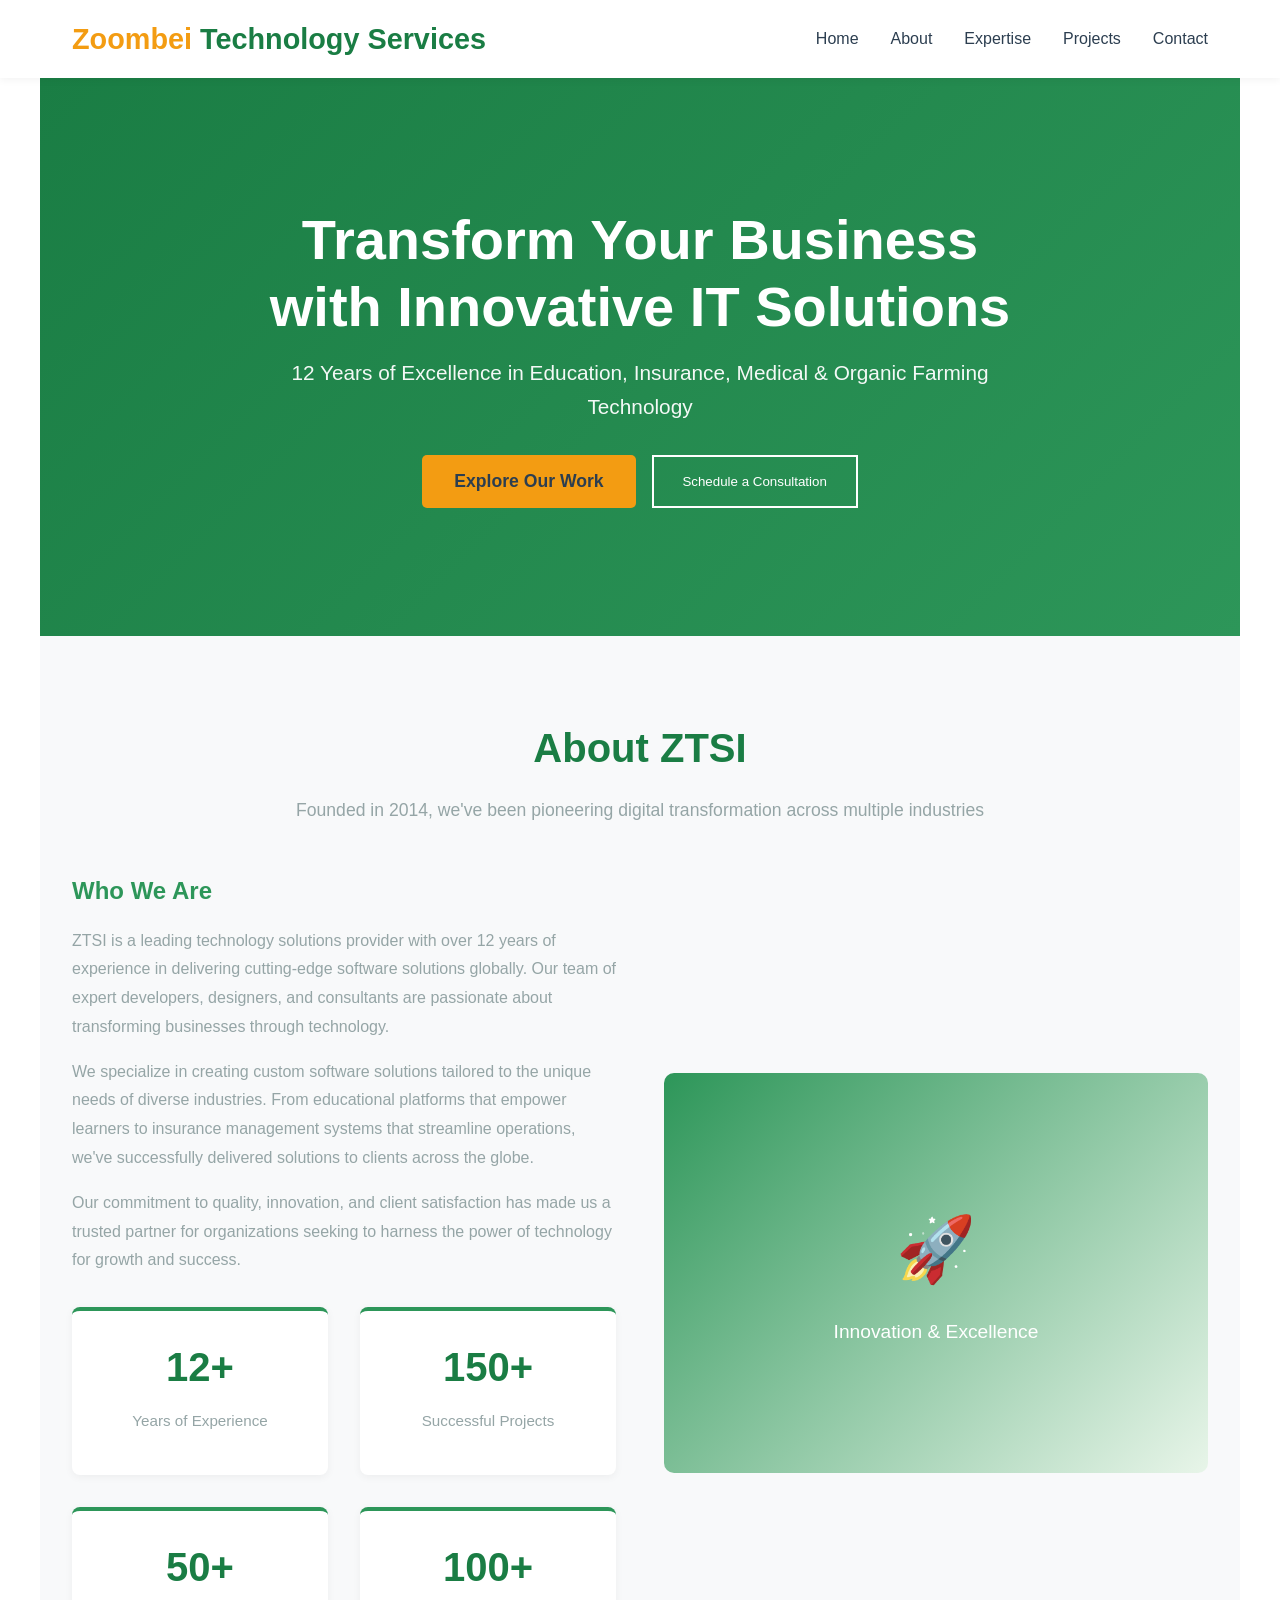
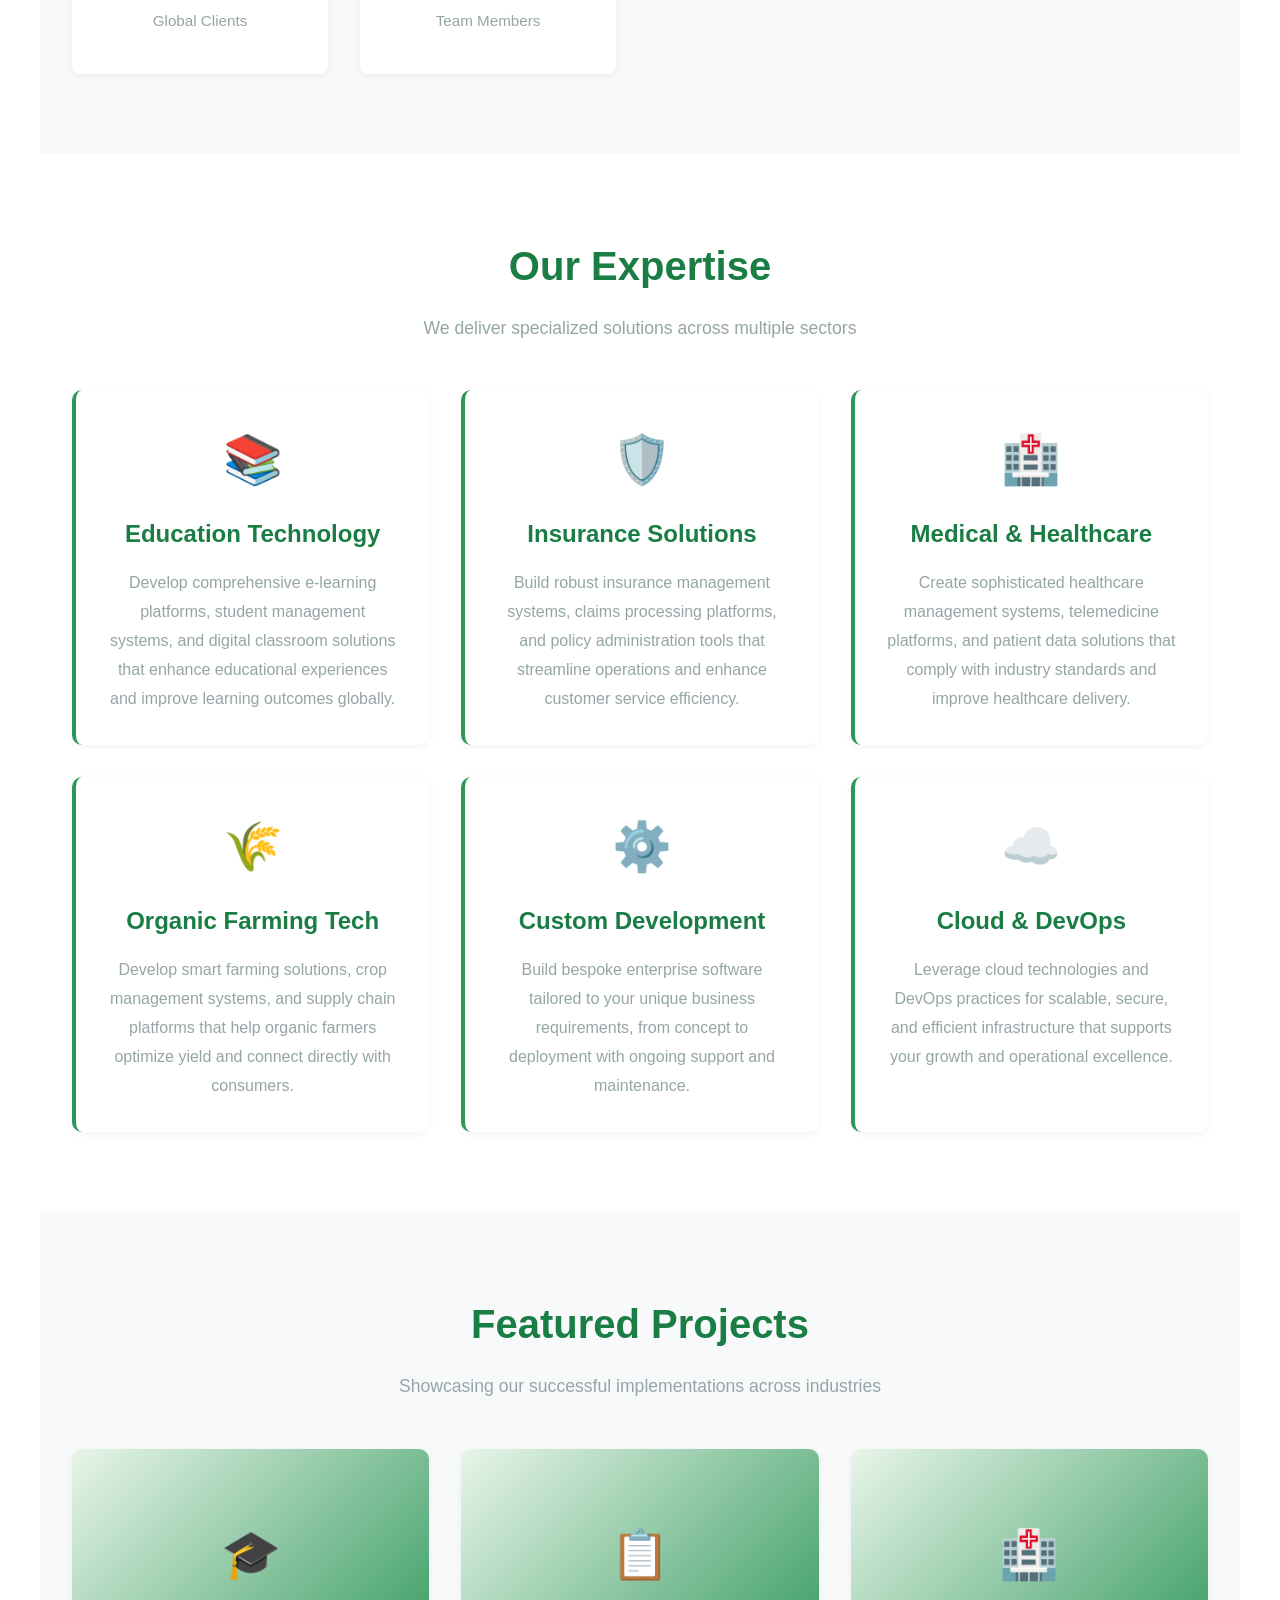
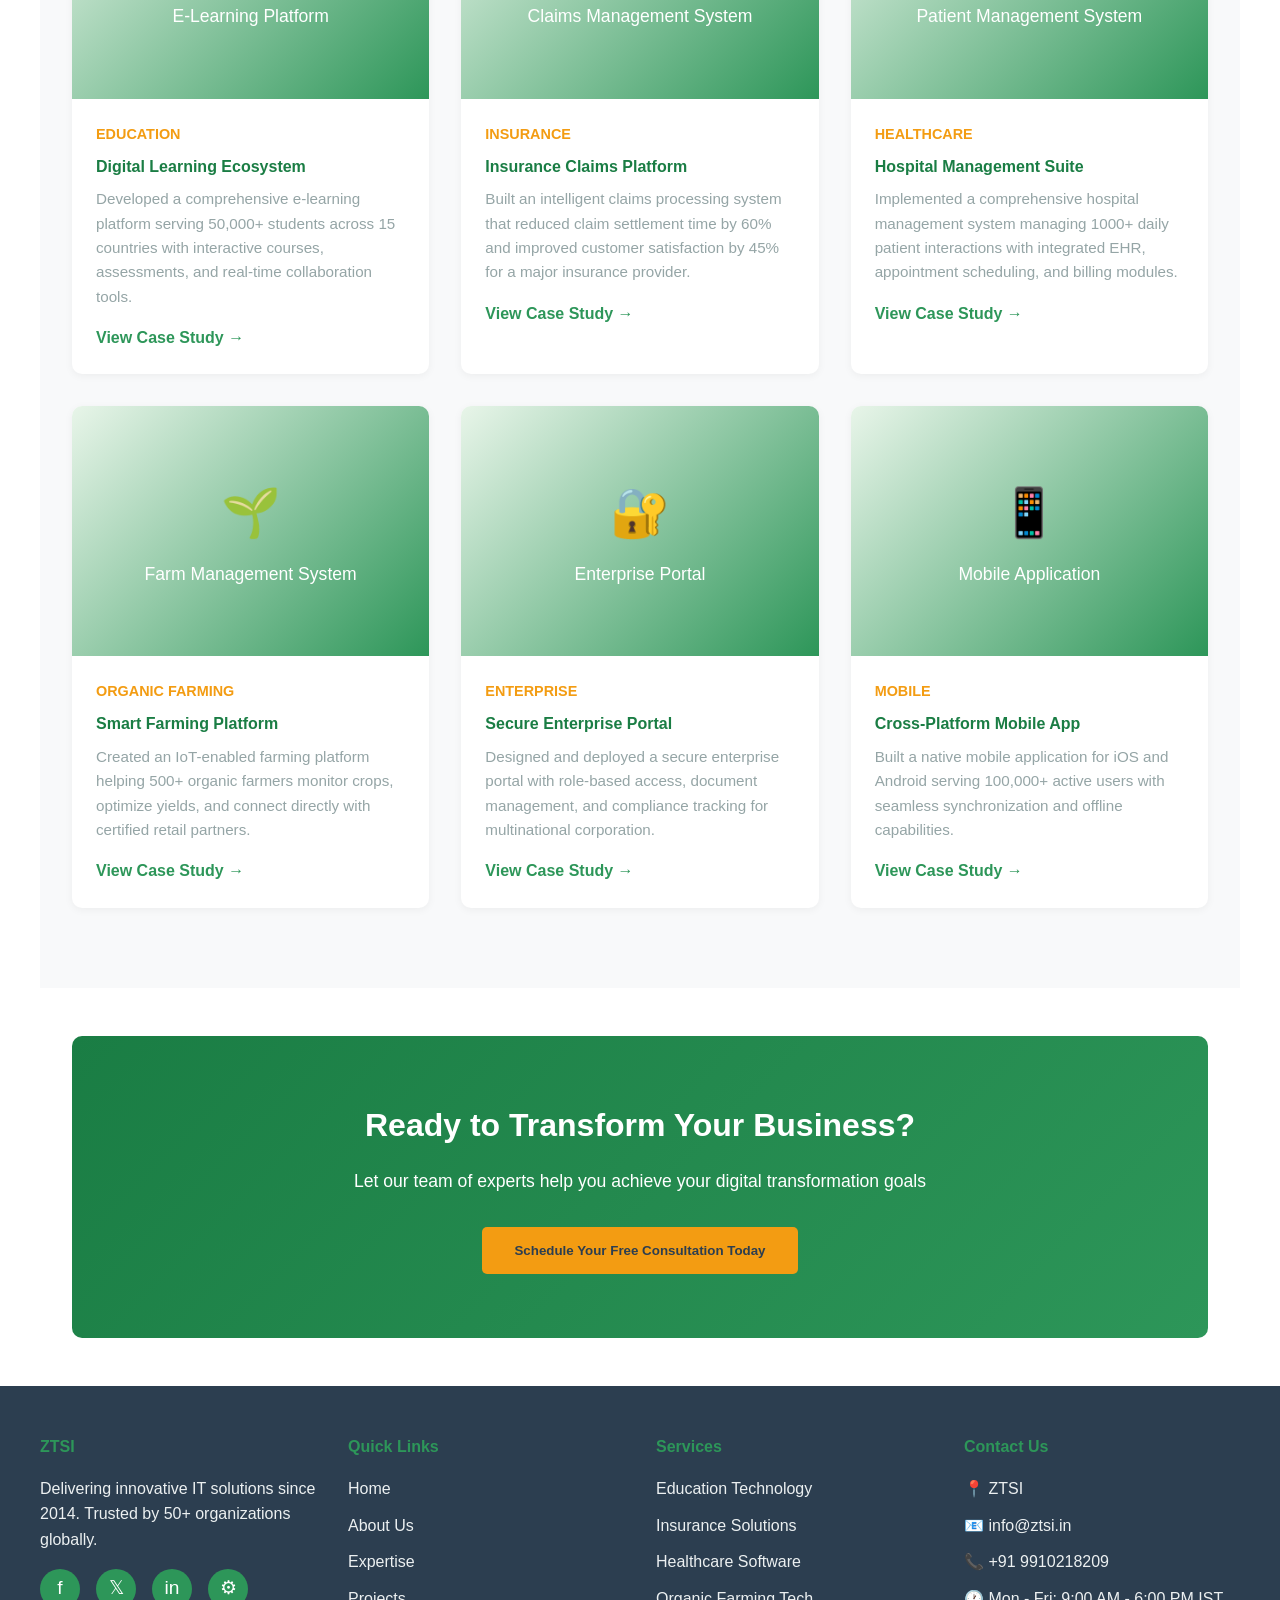
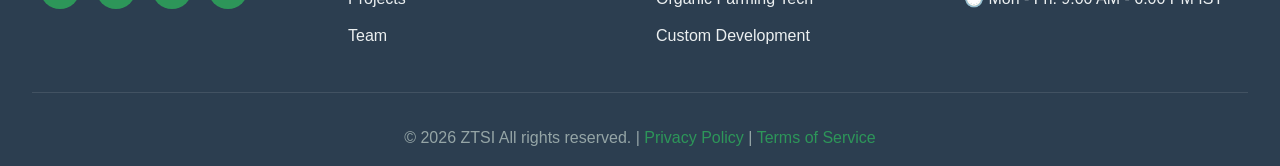
==== index.html @ a39660f0 "Updated email address" ====
<!DOCTYPE html>
<html lang="en">

<head>
  <meta charset="UTF-8">
  <meta name="viewport" content="width=device-width, initial-scale=1.0">
  <meta name="description"
    content="ZTSI - 12 years of excellence in IT solutions across Education, Insurance, Medical, and Organic Farming sectors.">
  <meta name="keywords"
    content="IT solutions, software development, education technology, insurance software, medical software">
  <title>Zoombei Technology Services India Pvt. Ltd. | Innovative IT Solutions</title>
  <link rel="stylesheet" href="assets/css/style.css">
</head>

<body>
  <!-- ===== HEADER & NAVIGATION ===== -->
  <header>
    <nav>
      <div class="logo">
        <span>Zoombei</span>Technology Services
      </div>
      <ul class="nav-links">
        <li><a href="#home">Home</a></li>
        <li><a href="#about">About</a></li>
        <li><a href="#expertise">Expertise</a></li>
        <li><a href="#projects">Projects</a></li>
        <li><a href="#contact">Contact</a></li>
      </ul>
      <button class="cta-button" style="display: none;">Get Started</button>
      <button class="mobile-menu-btn">☰</button>
    </nav>
  </header>

  <!-- ===== HERO SECTION ===== -->
  <section class="hero" id="home">
    <div class="hero-content">
      <h1>Transform Your Business with Innovative IT Solutions</h1>
      <p>12 Years of Excellence in Education, Insurance, Medical & Organic Farming Technology</p>
      <div class="hero-buttons">
        <button class="cta-button"
          onclick="document.getElementById('projects').scrollIntoView({ behavior: 'smooth' });">Explore Our
          Work</button>
        <button class="secondary-btn">Schedule a Consultation</button>
      </div>
    </div>
  </section>

  <!-- ===== ABOUT SECTION ===== -->
  <section id="about">
    <h2 class="section-title">About ZTSI</h2>
    <p class="section-subtitle">Founded in 2014, we've been pioneering digital transformation across multiple industries
    </p>

    <div class="about-content">
      <div class="about-text">
        <h3>Who We Are</h3>
        <p>ZTSI is a leading technology solutions provider with over 12 years of experience in
          delivering cutting-edge software solutions globally. Our team of expert developers, designers, and consultants
          are passionate about transforming businesses through technology.</p>

        <p>We specialize in creating custom software solutions tailored to the unique needs of diverse industries. From
          educational platforms that empower learners to insurance management systems that streamline operations, we've
          successfully delivered solutions to clients across the globe.</p>

        <p>Our commitment to quality, innovation, and client satisfaction has made us a trusted partner for
          organizations seeking to harness the power of technology for growth and success.</p>

        <div class="about-stats">
          <div class="stat-box">
            <h4>12+</h4>
            <p>Years of Experience</p>
          </div>
          <div class="stat-box">
            <h4>150+</h4>
            <p>Successful Projects</p>
          </div>
          <div class="stat-box">
            <h4>50+</h4>
            <p>Global Clients</p>
          </div>
          <div class="stat-box">
            <h4>100+</h4>
            <p>Team Members</p>
          </div>
        </div>
      </div>

      <div class="about-image">
        <div style="text-align: center;">
          <div style="font-size: 4rem; margin-bottom: 1rem;">🚀</div>
          <p>Innovation & Excellence</p>
        </div>
      </div>
    </div>
  </section>

  <!-- ===== EXPERTISE SECTION ===== -->
  <section id="expertise">
    <h2 class="section-title">Our Expertise</h2>
    <p class="section-subtitle">We deliver specialized solutions across multiple sectors</p>

    <div class="expertise-grid">
      <!-- Education -->
      <div class="expertise-card">
        <div class="icon-placeholder">📚</div>
        <h3>Education Technology</h3>
        <p>Develop comprehensive e-learning platforms, student management systems, and digital classroom solutions that
          enhance educational experiences and improve learning outcomes globally.</p>
      </div>

      <!-- Insurance -->
      <div class="expertise-card">
        <div class="icon-placeholder">🛡️</div>
        <h3>Insurance Solutions</h3>
        <p>Build robust insurance management systems, claims processing platforms, and policy administration tools that
          streamline operations and enhance customer service efficiency.</p>
      </div>

      <!-- Medical -->
      <div class="expertise-card">
        <div class="icon-placeholder">🏥</div>
        <h3>Medical & Healthcare</h3>
        <p>Create sophisticated healthcare management systems, telemedicine platforms, and patient data solutions that
          comply with industry standards and improve healthcare delivery.</p>
      </div>

      <!-- Organic Farming -->
      <div class="expertise-card">
        <div class="icon-placeholder">🌾</div>
        <h3>Organic Farming Tech</h3>
        <p>Develop smart farming solutions, crop management systems, and supply chain platforms that help organic
          farmers optimize yield and connect directly with consumers.</p>
      </div>

      <!-- Custom Development -->
      <div class="expertise-card">
        <div class="icon-placeholder">⚙️</div>
        <h3>Custom Development</h3>
        <p>Build bespoke enterprise software tailored to your unique business requirements, from concept to deployment
          with ongoing support and maintenance.</p>
      </div>

      <!-- Cloud & DevOps -->
      <div class="expertise-card">
        <div class="icon-placeholder">☁️</div>
        <h3>Cloud & DevOps</h3>
        <p>Leverage cloud technologies and DevOps practices for scalable, secure, and efficient infrastructure that
          supports your growth and operational excellence.</p>
      </div>
    </div>
  </section>

  <!-- ===== PROJECTS SECTION ===== -->
  <section id="projects">
    <h2 class="section-title">Featured Projects</h2>
    <p class="section-subtitle">Showcasing our successful implementations across industries</p>

    <div class="projects-grid">
      <!-- Project 1 -->
      <div class="project-card">
        <div class="project-image">
          <div style="text-align: center;">
            <div style="font-size: 3rem; margin-bottom: 0.5rem;">🎓</div>
            <p>E-Learning Platform</p>
          </div>
        </div>
        <div class="project-content">
          <div class="project-category">EDUCATION</div>
          <h4>Digital Learning Ecosystem</h4>
          <p class="project-description">Developed a comprehensive e-learning platform serving 50,000+ students across
            15 countries with interactive courses, assessments, and real-time collaboration tools.</p>
          <a href="#" class="project-link">View Case Study →</a>
        </div>
      </div>

      <!-- Project 2 -->
      <div class="project-card">
        <div class="project-image">
          <div style="text-align: center;">
            <div style="font-size: 3rem; margin-bottom: 0.5rem;">📋</div>
            <p>Claims Management System</p>
          </div>
        </div>
        <div class="project-content">
          <div class="project-category">INSURANCE</div>
          <h4>Insurance Claims Platform</h4>
          <p class="project-description">Built an intelligent claims processing system that reduced claim settlement
            time by 60% and improved customer satisfaction by 45% for a major insurance provider.</p>
          <a href="#" class="project-link">View Case Study →</a>
        </div>
      </div>

      <!-- Project 3 -->
      <div class="project-card">
        <div class="project-image">
          <div style="text-align: center;">
            <div style="font-size: 3rem; margin-bottom: 0.5rem;">🏥</div>
            <p>Patient Management System</p>
          </div>
        </div>
        <div class="project-content">
          <div class="project-category">HEALTHCARE</div>
          <h4>Hospital Management Suite</h4>
          <p class="project-description">Implemented a comprehensive hospital management system managing 1000+ daily
            patient interactions with integrated EHR, appointment scheduling, and billing modules.</p>
          <a href="#" class="project-link">View Case Study →</a>
        </div>
      </div>

      <!-- Project 4 -->
      <div class="project-card">
        <div class="project-image">
          <div style="text-align: center;">
            <div style="font-size: 3rem; margin-bottom: 0.5rem;">🌱</div>
            <p>Farm Management System</p>
          </div>
        </div>
        <div class="project-content">
          <div class="project-category">ORGANIC FARMING</div>
          <h4>Smart Farming Platform</h4>
          <p class="project-description">Created an IoT-enabled farming platform helping 500+ organic farmers monitor
            crops, optimize yields, and connect directly with certified retail partners.</p>
          <a href="#" class="project-link">View Case Study →</a>
        </div>
      </div>

      <!-- Project 5 -->
      <div class="project-card">
        <div class="project-image">
          <div style="text-align: center;">
            <div style="font-size: 3rem; margin-bottom: 0.5rem;">🔐</div>
            <p>Enterprise Portal</p>
          </div>
        </div>
        <div class="project-content">
          <div class="project-category">ENTERPRISE</div>
          <h4>Secure Enterprise Portal</h4>
          <p class="project-description">Designed and deployed a secure enterprise portal with role-based access,
            document management, and compliance tracking for multinational corporation.</p>
          <a href="#" class="project-link">View Case Study →</a>
        </div>
      </div>

      <!-- Project 6 -->
      <div class="project-card">
        <div class="project-image">
          <div style="text-align: center;">
            <div style="font-size: 3rem; margin-bottom: 0.5rem;">📱</div>
            <p>Mobile Application</p>
          </div>
        </div>
        <div class="project-content">
          <div class="project-category">MOBILE</div>
          <h4>Cross-Platform Mobile App</h4>
          <p class="project-description">Built a native mobile application for iOS and Android serving 100,000+ active
            users with seamless synchronization and offline capabilities.</p>
          <a href="#" class="project-link">View Case Study →</a>
        </div>
      </div>
    </div>
  </section>

  <!-- ===== CTA SECTION ===== -->
  <div class="container">
    <section class="cta-section">
      <h2>Ready to Transform Your Business?</h2>
      <p>Let our team of experts help you achieve your digital transformation goals</p>
      <button class="cta-button">Schedule Your Free Consultation Today</button>
    </section>
  </div>



  <!-- ===== FOOTER ===== -->
  <footer>
    <div class="footer-content">
      <!-- Company Info -->
      <div class="footer-section">
        <h4>ZTSI</h4>
        <p style="color: #ecf0f1; margin-bottom: 1rem;">Delivering innovative IT solutions since 2014. Trusted by 50+
          organizations globally.</p>
        <div class="social-links">
          <a href="#" title="Facebook">f</a>
          <a href="#" title="Twitter">𝕏</a>
          <a href="#" title="LinkedIn">in</a>
          <a href="#" title="GitHub">⚙</a>
        </div>
      </div>

      <!-- Quick Links -->
      <div class="footer-section">
        <h4>Quick Links</h4>
        <ul>
          <li><a href="#home">Home</a></li>
          <li><a href="#about">About Us</a></li>
          <li><a href="#expertise">Expertise</a></li>
          <li><a href="#projects">Projects</a></li>
          <li><a href="#team">Team</a></li>
        </ul>
      </div>

      <!-- Services -->
      <div class="footer-section">
        <h4>Services</h4>
        <ul>
          <li><a href="#">Education Technology</a></li>
          <li><a href="#">Insurance Solutions</a></li>
          <li><a href="#">Healthcare Software</a></li>
          <li><a href="#">Organic Farming Tech</a></li>
          <li><a href="#">Custom Development</a></li>
        </ul>
      </div>

      <!-- Contact Info -->
      <div class="footer-section footer-contact" id="contact">
        <h4>Contact Us</h4>
        <p>📍 ZTSI</p>
        <p>📧 info@ztsi.in</p>
        <p>📞 +91 9910218209</p>
        <p>🕐 Mon - Fri: 9:00 AM - 6:00 PM IST</p>
      </div>
    </div>

    <div class="footer-bottom">
      <p>&copy; 2026 ZTSI All rights reserved. | <a href="#">Privacy Policy</a> | <a href="#">Terms of
          Service</a></p>
    </div>
  </footer>

  <!-- ===== CONTACT MODAL ===== -->
  <div id="contact-modal" class="modal">
    <div class="modal-content">
      <span class="close-modal">&times;</span>
      <h2>Schedule a Consultation</h2>
      <p>Fill out the form below and our team will get back to you.</p>
      <form action="mailto:info@ztsi.in" method="POST" enctype="text/plain" id="consultation-form">
        <div class="form-group">
          <label for="name">Full Name</label>
          <input type="text" id="name" name="Name" required>
        </div>
        <div class="form-group">
          <label for="email">Email Address</label>
          <input type="email" id="email" name="Email" required>
        </div>
        <div class="form-group">
          <label for="phone">Phone Number</label>
          <input type="tel" id="phone" name="Phone">
        </div>
        <div class="form-group">
          <label for="company">Company</label>
          <input type="text" id="company" name="Company">
        </div>
        <div class="form-group">
          <label for="message">Message/Requirements</label>
          <textarea id="message" name="Message" rows="4" required></textarea>
        </div>
        <button type="submit" class="cta-button" style="width: 100%;">Submit Request</button>
      </form>
    </div>
  </div>

  <script src="assets/js/script.js"></script>
</body>

</html>
---- assets/css/style.css ----
/* ===================================
   ZTSI - Main Stylesheet
   Color Palette: Green, White, Dark Gray
   =================================== */

:root {
  --primary-green: #2d9659;
  --dark-green: #1a7d44;
  --light-green: #e8f5e9;
  --accent-gold: #f39c12;
  --dark-text: #2c3e50;
  --light-text: #ecf0f1;
  --white: #ffffff;
  --gray: #95a5a6;
  --light-gray: #f8f9fa;
  --shadow: 0 4px 15px rgba(0, 0, 0, 0.1);
  --shadow-light: 0 2px 8px rgba(0, 0, 0, 0.05);
}

/* ===== RESET & BASE STYLES ===== */
* {
  margin: 0;
  padding: 0;
  box-sizing: border-box;
}

html {
  scroll-behavior: smooth;
}

body {
  font-family: 'Segoe UI', Tahoma, Geneva, Verdana, sans-serif;
  line-height: 1.6;
  color: var(--dark-text);
  background-color: var(--white);
  overflow-x: hidden;
}

a {
  text-decoration: none;
  color: var(--primary-green);
  transition: color 0.3s ease;
}

a:hover {
  color: var(--dark-green);
}

button {
  cursor: pointer;
  border: none;
  font-family: inherit;
  transition: all 0.3s ease;
}

/* ===== HEADER & NAVIGATION ===== */
header {
  background: var(--white);
  box-shadow: var(--shadow-light);
  position: sticky;
  top: 0;
  z-index: 1000;
}

nav {
  max-width: 1200px;
  margin: 0 auto;
  padding: 1rem 2rem;
  display: flex;
  justify-content: space-between;
  align-items: center;
}

.logo {
  font-size: 1.8rem;
  font-weight: 700;
  color: var(--dark-green);
  display: flex;
  align-items: center;
  gap: 0.5rem;
}

.logo span {
  color: var(--accent-gold);
}

.nav-links {
  display: flex;
  list-style: none;
  gap: 2rem;
}

.nav-links a {
  color: var(--dark-text);
  font-weight: 500;
  position: relative;
  padding-bottom: 0.5rem;
}

.nav-links a::after {
  content: '';
  position: absolute;
  bottom: 0;
  left: 0;
  width: 0;
  height: 2px;
  background: var(--primary-green);
  transition: width 0.3s ease;
}

.nav-links a:hover::after {
  width: 100%;
}

.cta-button {
  background: var(--primary-green);
  color: var(--white);
  padding: 0.75rem 1.5rem;
  border-radius: 5px;
  font-weight: 600;
}

.cta-button:hover {
  background: var(--dark-green);
  transform: translateY(-2px);
  box-shadow: var(--shadow);
}

.mobile-menu-btn {
  display: none;
  background: none;
  font-size: 1.5rem;
  color: var(--dark-green);
}

/* ===== HERO SECTION ===== */
.hero {
  background: linear-gradient(135deg, var(--dark-green) 0%, var(--primary-green) 100%);
  color: var(--white);
  padding: 8rem 2rem;
  text-align: center;
  position: relative;
  overflow: hidden;
}

.hero::before {
  content: '';
  position: absolute;
  top: -50%;
  right: -50%;
  width: 500px;
  height: 500px;
  background: rgba(255, 255, 255, 0.05);
  border-radius: 50%;
}

.hero-content {
  position: relative;
  z-index: 1;
  max-width: 800px;
  margin: 0 auto;
}

.hero h1 {
  font-size: 3.5rem;
  margin-bottom: 1rem;
  font-weight: 700;
  line-height: 1.2;
}

.hero p {
  font-size: 1.3rem;
  margin-bottom: 2rem;
  opacity: 0.95;
}

.hero-buttons {
  display: flex;
  gap: 1rem;
  justify-content: center;
  flex-wrap: wrap;
}

.hero-buttons .cta-button {
  background: var(--accent-gold);
  color: var(--dark-text);
  padding: 1rem 2rem;
  font-size: 1.1rem;
}

.hero-buttons .cta-button:hover {
  background: #e67e22;
}

.hero-buttons .secondary-btn {
  background: transparent;
  color: var(--white);
  border: 2px solid var(--white);
  padding: 0.8rem 1.8rem;
}

.hero-buttons .secondary-btn:hover {
  background: var(--white);
  color: var(--primary-green);
}

/* ===== SECTIONS ===== */
section {
  padding: 5rem 2rem;
  max-width: 1200px;
  margin: 0 auto;
}

.section-title {
  font-size: 2.5rem;
  color: var(--dark-green);
  margin-bottom: 1rem;
  text-align: center;
}

.section-subtitle {
  font-size: 1.1rem;
  color: var(--gray);
  margin-bottom: 3rem;
  text-align: center;
}

/* ===== ABOUT SECTION ===== */
#about {
  background: var(--light-gray);
}

.about-content {
  display: grid;
  grid-template-columns: 1fr 1fr;
  gap: 3rem;
  align-items: center;
}

.about-text h3 {
  color: var(--primary-green);
  font-size: 1.5rem;
  margin-bottom: 1rem;
}

.about-text p {
  margin-bottom: 1rem;
  line-height: 1.8;
  color: var(--gray);
}

.about-stats {
  display: grid;
  grid-template-columns: repeat(2, 1fr);
  gap: 2rem;
  margin-top: 2rem;
}

.stat-box {
  background: var(--white);
  padding: 1.5rem;
  border-radius: 8px;
  text-align: center;
  box-shadow: var(--shadow-light);
  border-top: 4px solid var(--primary-green);
}

.stat-box h4 {
  font-size: 2.5rem;
  color: var(--dark-green);
  margin-bottom: 0.5rem;
}

.stat-box p {
  color: var(--gray);
  font-size: 0.95rem;
}

.about-image {
  background: linear-gradient(135deg, var(--primary-green), var(--light-green));
  border-radius: 10px;
  min-height: 400px;
  display: flex;
  align-items: center;
  justify-content: center;
  font-size: 1.2rem;
  color: var(--white);
}

/* ===== EXPERTISE/SERVICES SECTION ===== */
.expertise-grid {
  display: grid;
  grid-template-columns: repeat(auto-fit, minmax(280px, 1fr));
  gap: 2rem;
}

.expertise-card {
  background: var(--white);
  padding: 2rem;
  border-radius: 10px;
  box-shadow: var(--shadow-light);
  border-left: 4px solid var(--primary-green);
  transition: all 0.3s ease;
  text-align: center;
}

.expertise-card:hover {
  transform: translateY(-10px);
  box-shadow: var(--shadow);
  border-left-color: var(--accent-gold);
}

.expertise-card h3 {
  color: var(--dark-green);
  margin-bottom: 1rem;
  font-size: 1.5rem;
}

.expertise-card p {
  color: var(--gray);
  line-height: 1.8;
}

.icon-placeholder {
  font-size: 3rem;
  margin-bottom: 1rem;
}

/* ===== PROJECTS/PORTFOLIO SECTION ===== */
#projects {
  background: var(--light-gray);
}

.projects-grid {
  display: grid;
  grid-template-columns: repeat(auto-fit, minmax(300px, 1fr));
  gap: 2rem;
}

.project-card {
  background: var(--white);
  border-radius: 10px;
  overflow: hidden;
  box-shadow: var(--shadow-light);
  transition: all 0.3s ease;
}

.project-card:hover {
  transform: translateY(-8px);
  box-shadow: var(--shadow);
}

.project-image {
  width: 100%;
  height: 250px;
  background: linear-gradient(135deg, var(--light-green), var(--primary-green));
  display: flex;
  align-items: center;
  justify-content: center;
  color: var(--white);
  font-size: 1.1rem;
}

.project-content {
  padding: 1.5rem;
}

.project-content h4 {
  color: var(--dark-green);
  margin-bottom: 0.5rem;
}

.project-category {
  color: var(--accent-gold);
  font-size: 0.9rem;
  font-weight: 600;
  margin-bottom: 0.5rem;
}

.project-description {
  color: var(--gray);
  font-size: 0.95rem;
  margin-bottom: 1rem;
}

.project-link {
  color: var(--primary-green);
  font-weight: 600;
  display: inline-flex;
  align-items: center;
  gap: 0.5rem;
}

/* ===== TEAM SECTION ===== */
.team-grid {
  display: grid;
  grid-template-columns: repeat(auto-fit, minmax(250px, 1fr));
  gap: 2rem;
}

.team-member {
  background: var(--white);
  border-radius: 10px;
  overflow: hidden;
  box-shadow: var(--shadow-light);
  text-align: center;
  transition: all 0.3s ease;
}

.team-member:hover {
  box-shadow: var(--shadow);
  transform: translateY(-5px);
}

.member-image {
  width: 100%;
  height: 300px;
  background: linear-gradient(135deg, var(--primary-green), var(--light-green));
  display: flex;
  align-items: center;
  justify-content: center;
  color: var(--white);
  font-size: 3rem;
}

.member-info {
  padding: 1.5rem;
}

.member-info h4 {
  color: var(--dark-green);
  margin-bottom: 0.3rem;
}

.member-role {
  color: var(--primary-green);
  font-size: 0.9rem;
  margin-bottom: 1rem;
}

.member-bio {
  color: var(--gray);
  font-size: 0.95rem;
  line-height: 1.6;
}

/* ===== CTA SECTION ===== */
.cta-section {
  background: linear-gradient(135deg, var(--dark-green) 0%, var(--primary-green) 100%);
  color: var(--white);
  text-align: center;
  padding: 4rem 2rem;
  border-radius: 10px;
  margin: 3rem auto;
}

.cta-section h2 {
  font-size: 2rem;
  margin-bottom: 1rem;
}

.cta-section p {
  font-size: 1.1rem;
  margin-bottom: 2rem;
}

.cta-section .cta-button {
  background: var(--accent-gold);
  color: var(--dark-text);
  padding: 1rem 2rem;
}

/* ===== FOOTER ===== */
footer {
  background: var(--dark-text);
  color: var(--white);
  padding: 3rem 2rem 1rem;
}

.footer-content {
  max-width: 1200px;
  margin: 0 auto;
  display: grid;
  grid-template-columns: repeat(auto-fit, minmax(250px, 1fr));
  gap: 2rem;
  margin-bottom: 2rem;
}

.footer-section h4 {
  color: var(--primary-green);
  margin-bottom: 1rem;
}

.footer-section ul {
  list-style: none;
}

.footer-section ul li {
  margin-bottom: 0.7rem;
}

.footer-section a {
  color: var(--light-text);
}

.footer-section a:hover {
  color: var(--primary-green);
}

.footer-contact p {
  margin-bottom: 0.7rem;
  color: var(--light-text);
}

.social-links {
  display: flex;
  gap: 1rem;
  margin-top: 1rem;
}

.social-links a {
  display: inline-flex;
  align-items: center;
  justify-content: center;
  width: 40px;
  height: 40px;
  background: var(--primary-green);
  border-radius: 50%;
  color: var(--white);
  font-size: 1.2rem;
}

.social-links a:hover {
  background: var(--accent-gold);
  color: var(--dark-text);
}

.footer-bottom {
  border-top: 1px solid rgba(255, 255, 255, 0.1);
  padding-top: 2rem;
  text-align: center;
  color: var(--gray);
}

/* ===== RESPONSIVE DESIGN ===== */
@media (max-width: 768px) {
  .nav-links {
    display: none;
  }

  .mobile-menu-btn {
    display: block;
  }

  .hero h1 {
    font-size: 2.2rem;
  }

  .hero p {
    font-size: 1.1rem;
  }

  .about-content {
    grid-template-columns: 1fr;
  }

  .about-stats {
    grid-template-columns: 1fr;
  }

  .hero-buttons {
    flex-direction: column;
    gap: 1rem;
  }

  .hero-buttons button {
    width: 100%;
  }

  section {
    padding: 3rem 1rem;
  }

  .section-title {
    font-size: 2rem;
  }
}

@media (max-width: 480px) {
  nav {
    padding: 1rem;
  }

  .logo {
    font-size: 1.4rem;
  }

  .hero {
    padding: 4rem 1rem;
  }

  .hero h1 {
    font-size: 1.8rem;
  }

  .section-title {
    font-size: 1.8rem;
  }

  .expertise-grid,
  .projects-grid,
  .team-grid {
    grid-template-columns: 1fr;
  }
}

/* ===== ANIMATIONS ===== */
@keyframes fadeInUp {
  from {
    opacity: 0;
    transform: translateY(30px);
  }
  to {
    opacity: 1;
    transform: translateY(0);
  }
}

.fade-in {
  animation: fadeInUp 0.6s ease-out;
}

/* ===== UTILITY CLASSES ===== */
.container {
  max-width: 1200px;
  margin: 0 auto;
  padding: 0 2rem;
}

.text-center {
  text-align: center;
}

.mt-3 {
  margin-top: 3rem;
}

.mb-3 {
  margin-bottom: 3rem;
}

/* ===== CONTACT MODAL ===== */
.modal { display: none; position: fixed; z-index: 1000; left: 0; top: 0; width: 100%; height: 100%; overflow: auto; background-color: rgba(0,0,0,0.6); backdrop-filter: blur(5px); }
.modal-content { background-color: var(--white); margin: 5% auto; padding: 30px; border-radius: 12px; width: 90%; max-width: 500px; box-shadow: 0 10px 30px rgba(0,0,0,0.2); position: relative; animation: modalFadeIn 0.3s; }
@keyframes modalFadeIn { from {opacity: 0; transform: translateY(-20px);} to {opacity: 1; transform: translateY(0);} }
.close-modal { color: var(--gray); float: right; font-size: 28px; font-weight: bold; cursor: pointer; line-height: 1; margin-top: -10px; }
.close-modal:hover { color: var(--dark-text); }
.modal-content h2 { margin-bottom: 10px; color: var(--dark-text); }
.modal-content p { margin-bottom: 20px; color: var(--gray); font-size: 0.9rem; }
.form-group { margin-bottom: 15px; }
.form-group label { display: block; margin-bottom: 5px; font-weight: 500; font-size: 0.9rem; color: var(--dark-text); }
.form-group input, .form-group textarea { width: 100%; padding: 10px 15px; border: 1px solid #ddd; border-radius: 6px; font-family: inherit; font-size: 1rem; transition: border-color 0.3s; }
.form-group input:focus, .form-group textarea:focus { outline: none; border-color: var(--primary-green); box-shadow: 0 0 0 2px rgba(45,150,89,0.2); }
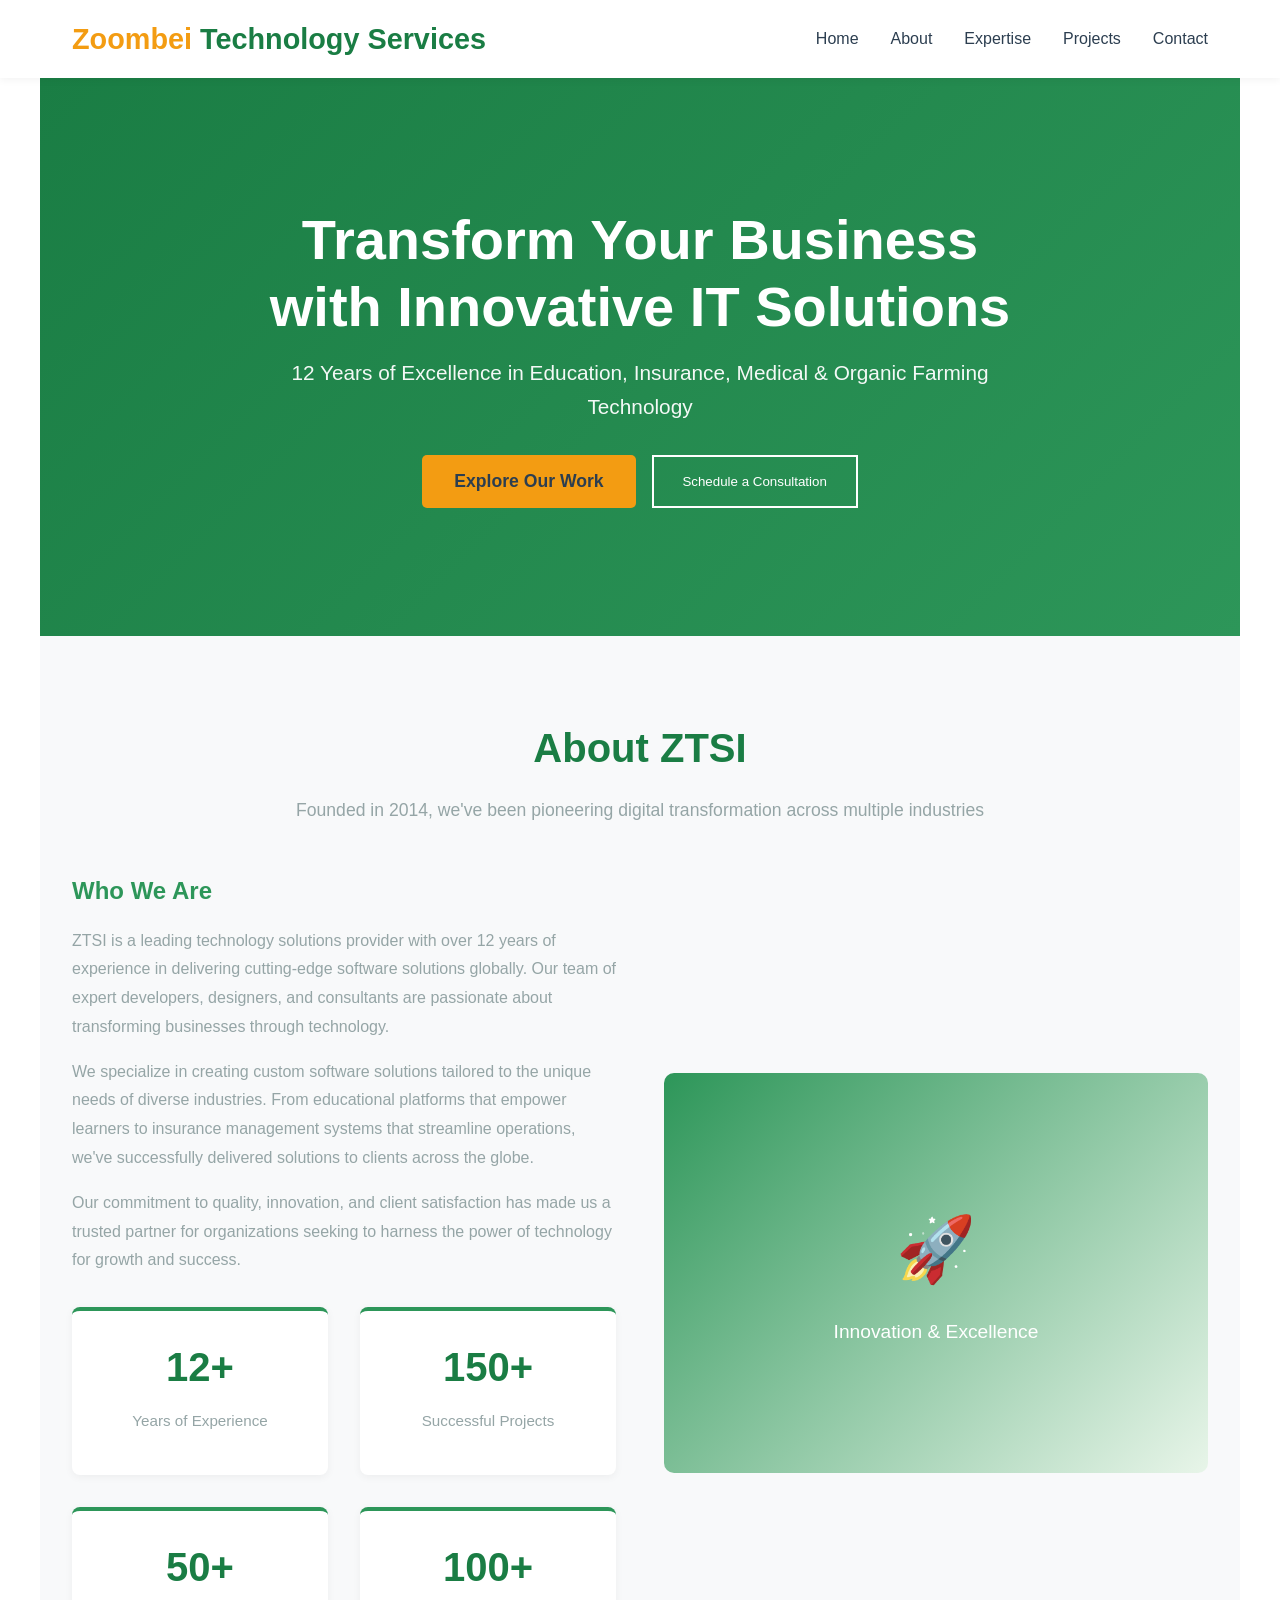
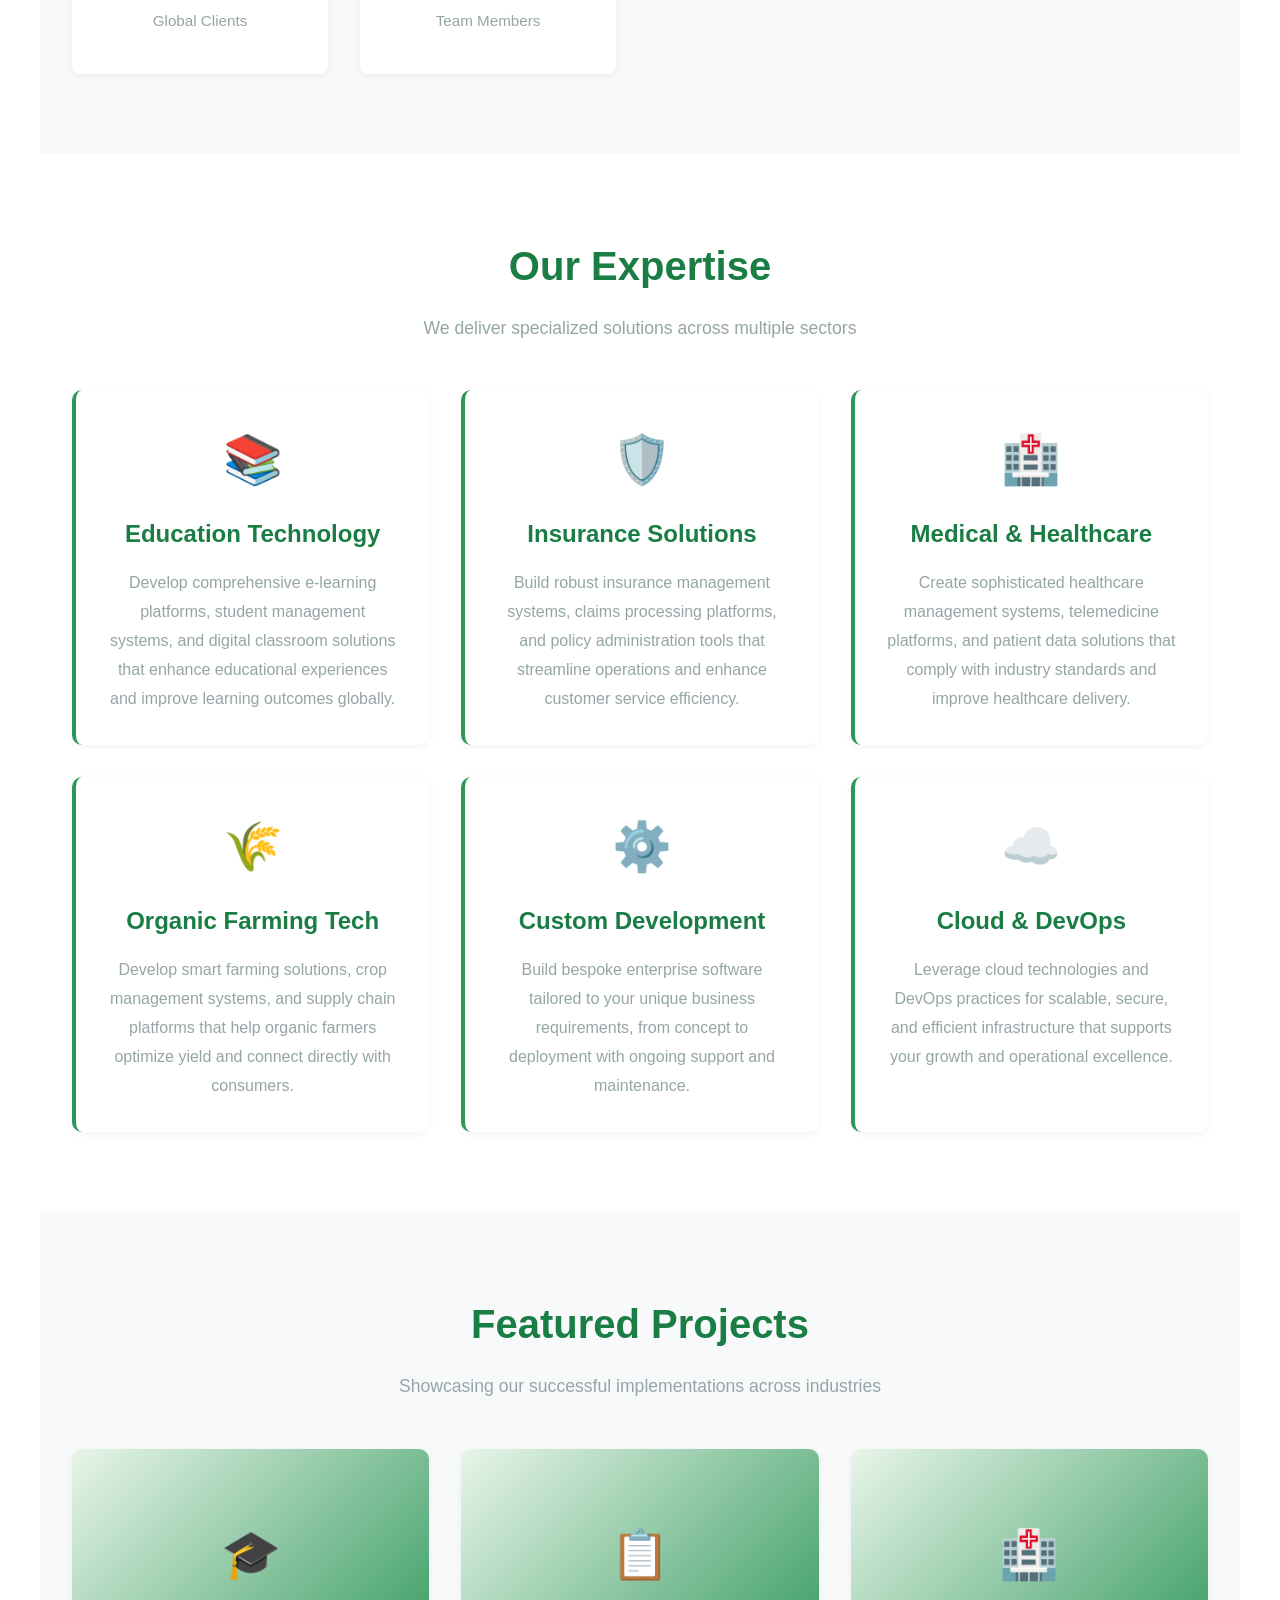
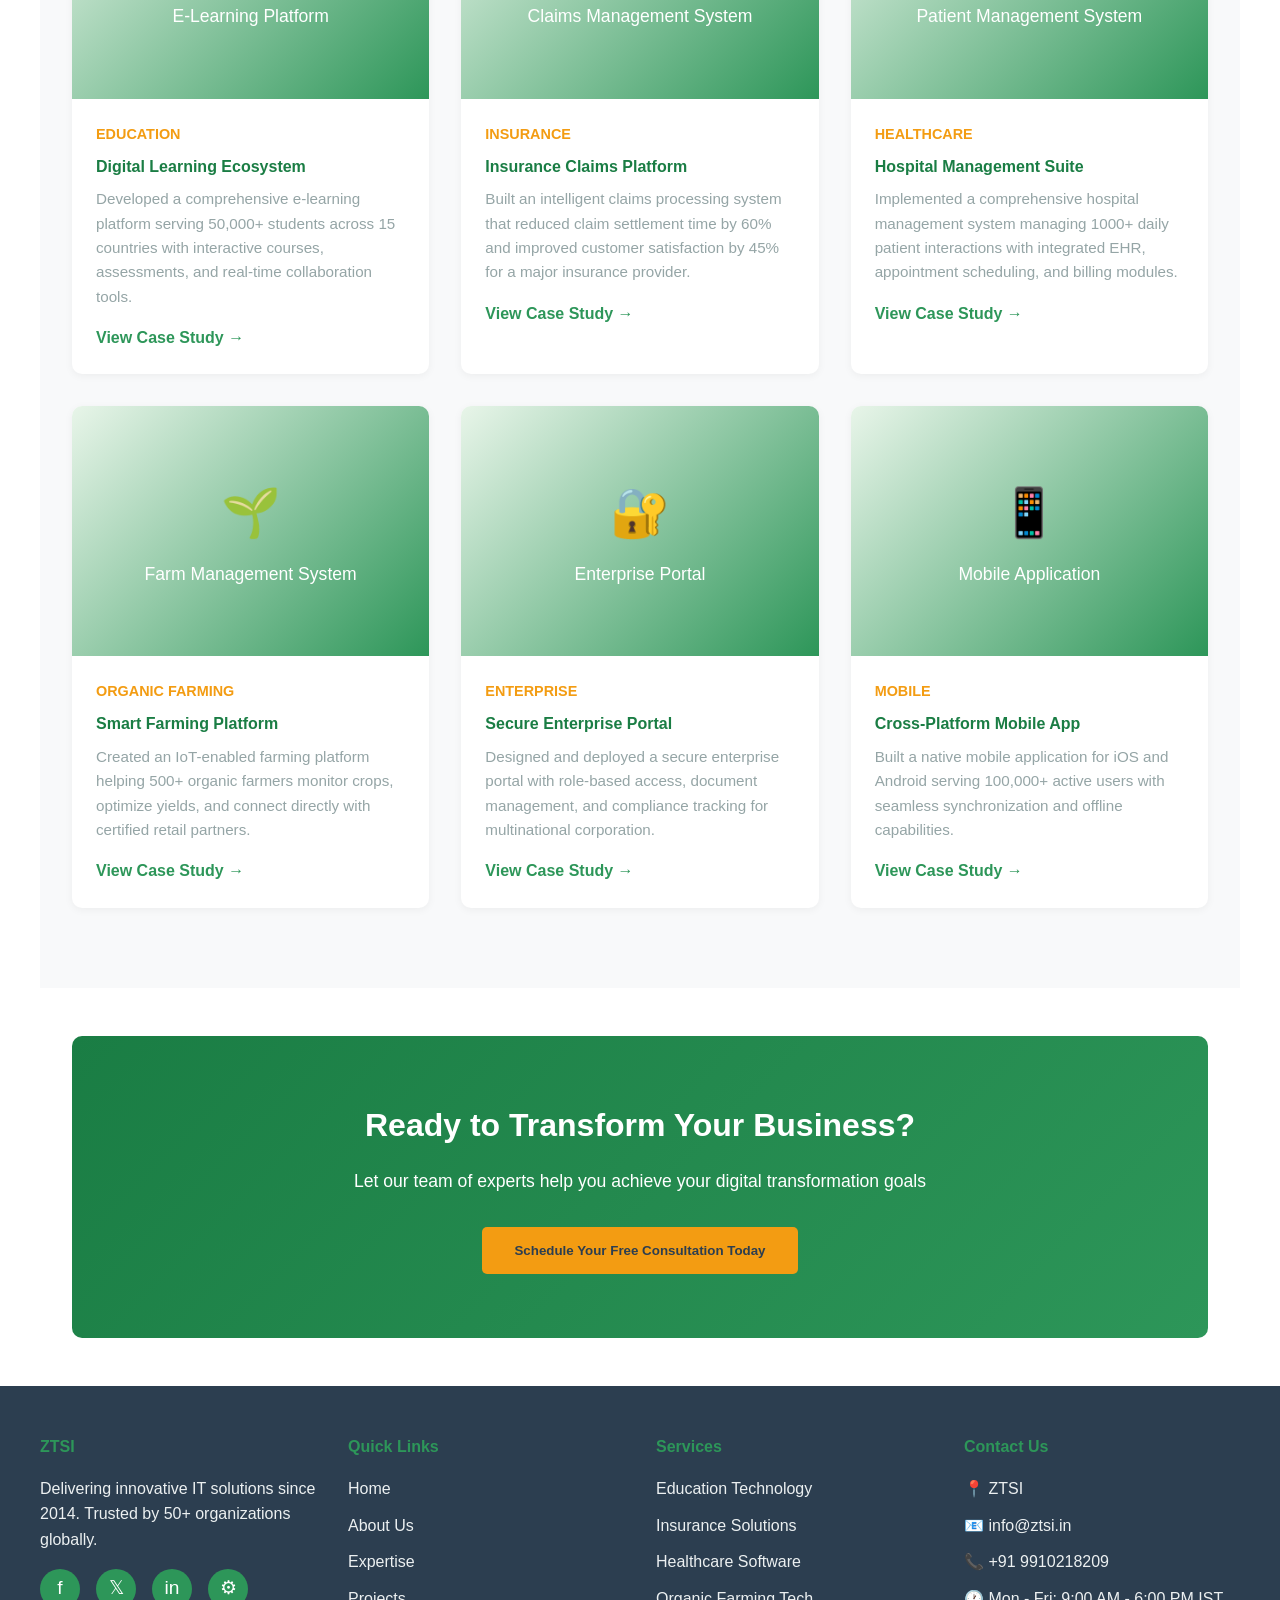
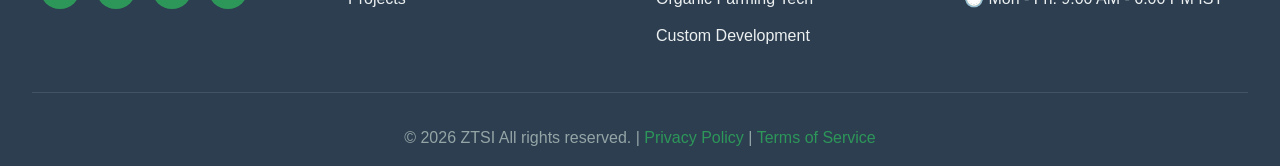
==== commit 7e432997: "Added Terms and service and privacy pages" ====
--- a/index.html
+++ b/index.html
@@ -295,7 +295,6 @@
           <li><a href="#about">About Us</a></li>
           <li><a href="#expertise">Expertise</a></li>
           <li><a href="#projects">Projects</a></li>
-          <li><a href="#team">Team</a></li>
         </ul>
       </div>
 
@@ -322,8 +321,7 @@
     </div>
 
     <div class="footer-bottom">
-      <p>&copy; 2026 ZTSI All rights reserved. | <a href="#">Privacy Policy</a> | <a href="#">Terms of
-          Service</a></p>
+      <p>&copy; 2026 ZTSI All rights reserved. | <a href="privacy.html">Privacy Policy</a> | <a href="terms.html">Terms of Service</a></p>
     </div>
   </footer>
 
@@ -359,6 +357,25 @@
     </div>
   </div>
 
+  <!-- ===== PROJECT MODAL ===== -->
+  <div id="project-modal" class="modal">
+    <div class="modal-content" style="max-width: 700px;">
+      <span class="close-modal" id="close-project-modal">&times;</span>
+      <div style="display: flex; align-items: center; gap: 15px; margin-bottom: 20px; border-bottom: 1px solid #eee; padding-bottom: 15px;">
+        <div id="project-modal-icon" style="font-size: 3.5rem;"></div>
+        <div>
+          <div id="project-modal-category" style="font-size: 0.8rem; font-weight: 700; color: #2d9659; letter-spacing: 1px; margin-bottom: 5px;"></div>
+          <h2 id="project-modal-title" style="margin-bottom: 0;"></h2>
+        </div>
+      </div>
+      <div id="project-modal-body" style="line-height: 1.7; color: #666; font-size: 1.05rem;">
+      </div>
+      <div style="margin-top: 30px; text-align: right;">
+        <button class="cta-button" onclick="document.getElementById('project-modal').style.display='none'; document.getElementById('contact-modal').style.display='block';">Discuss a Similar Project</button>
+      </div>
+    </div>
+  </div>
+
   <script src="assets/js/script.js"></script>
 </body>
 
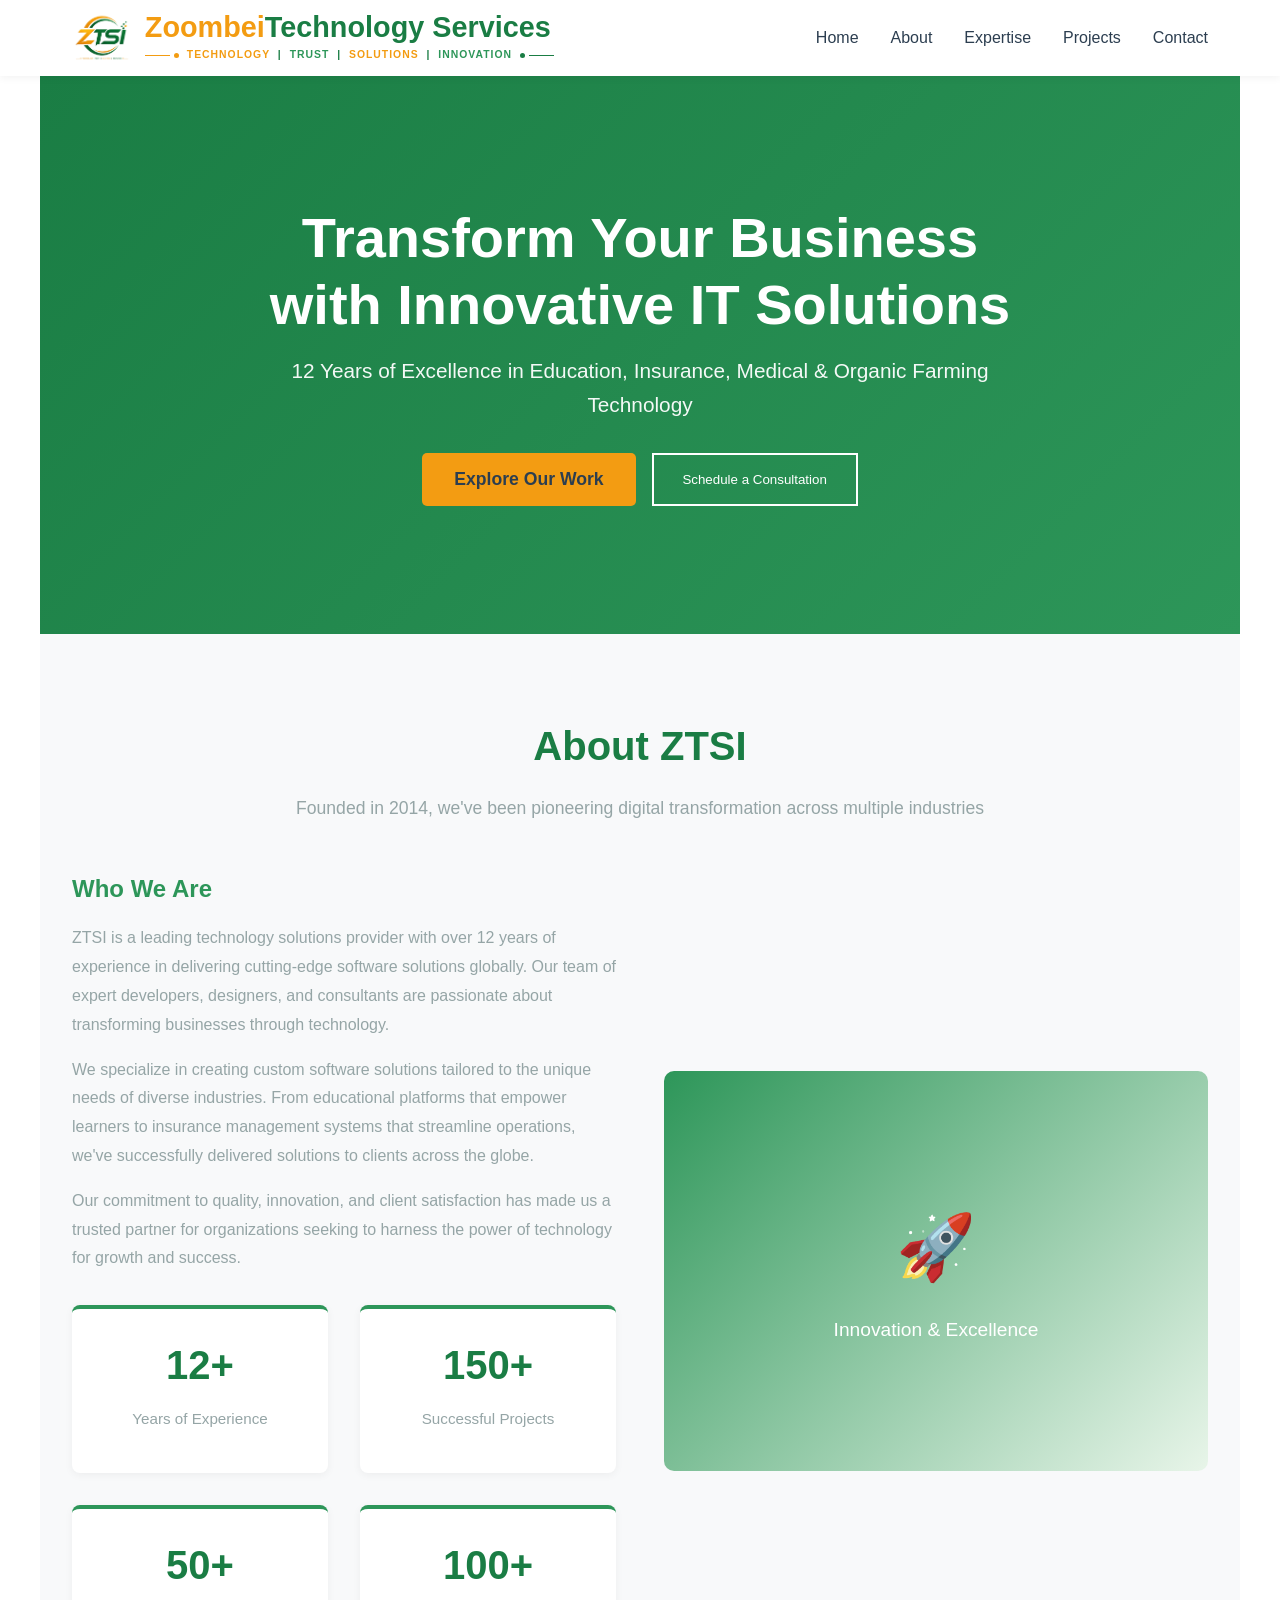
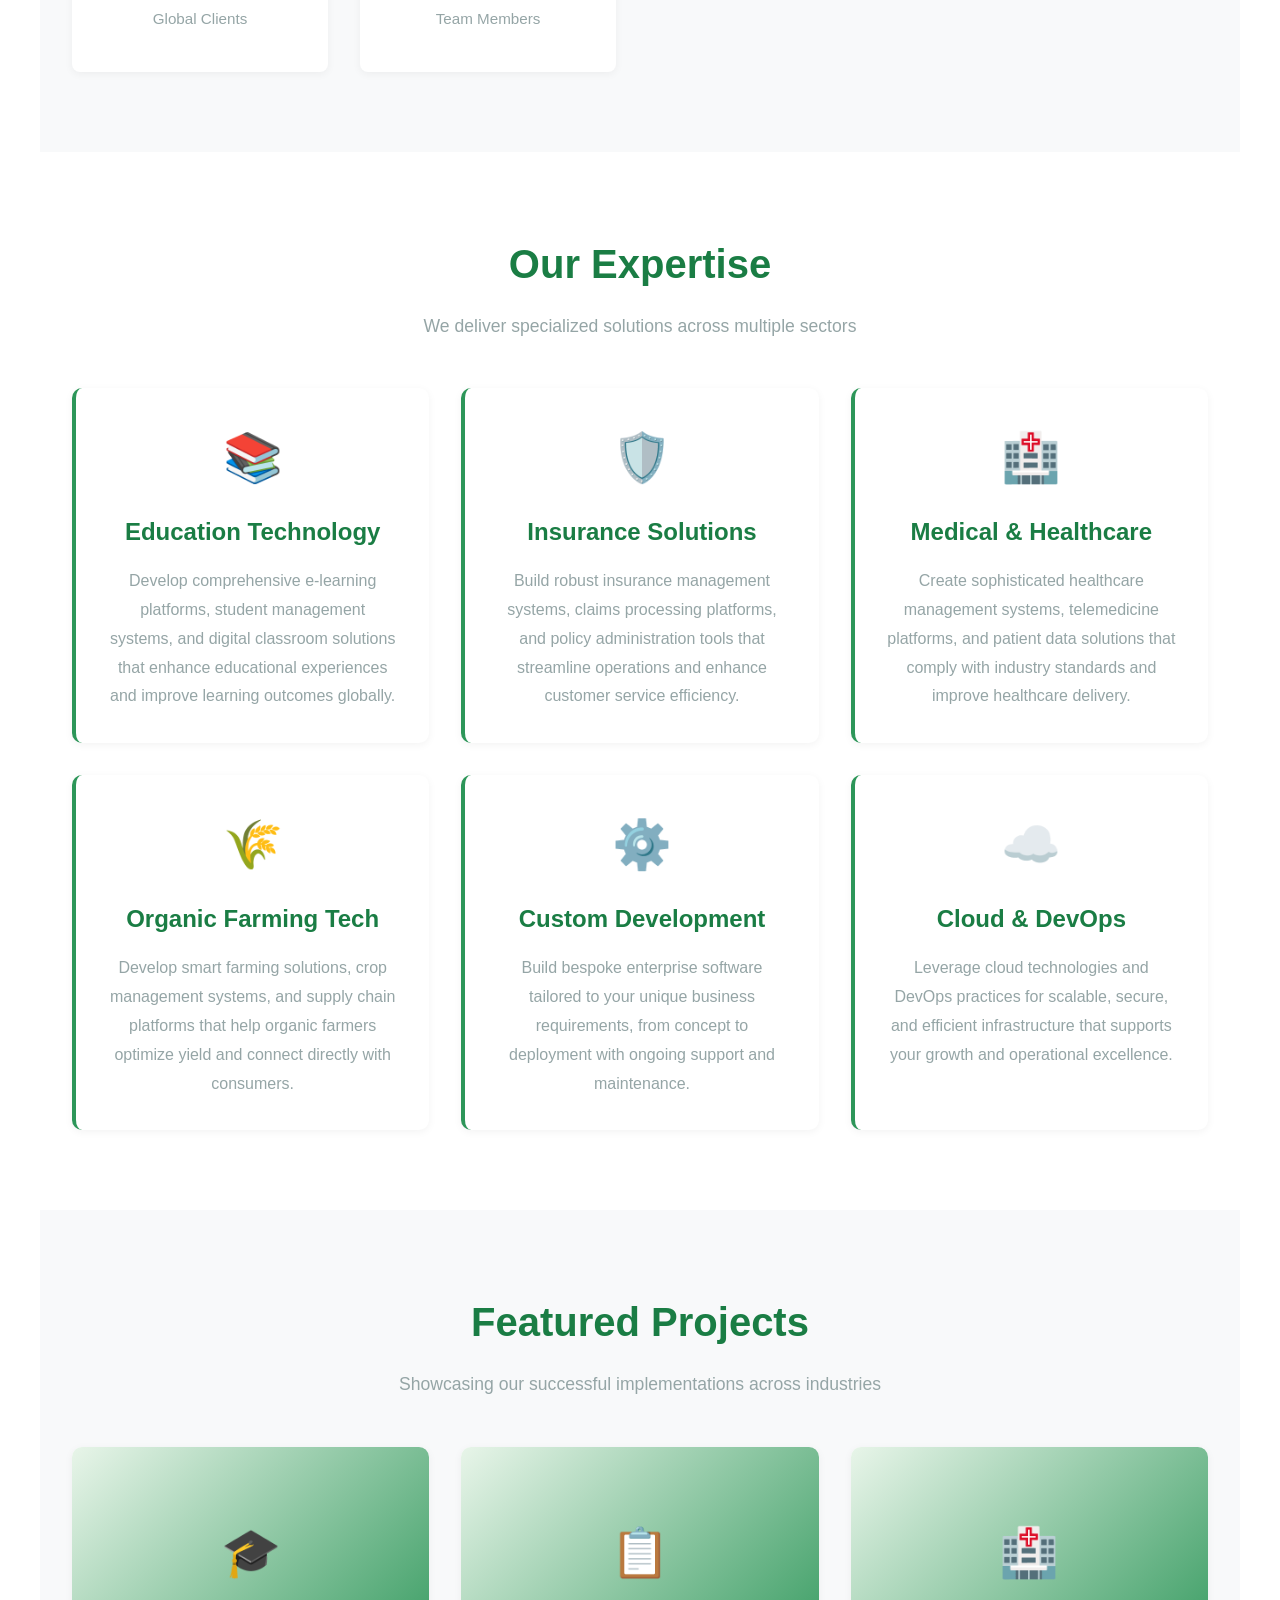
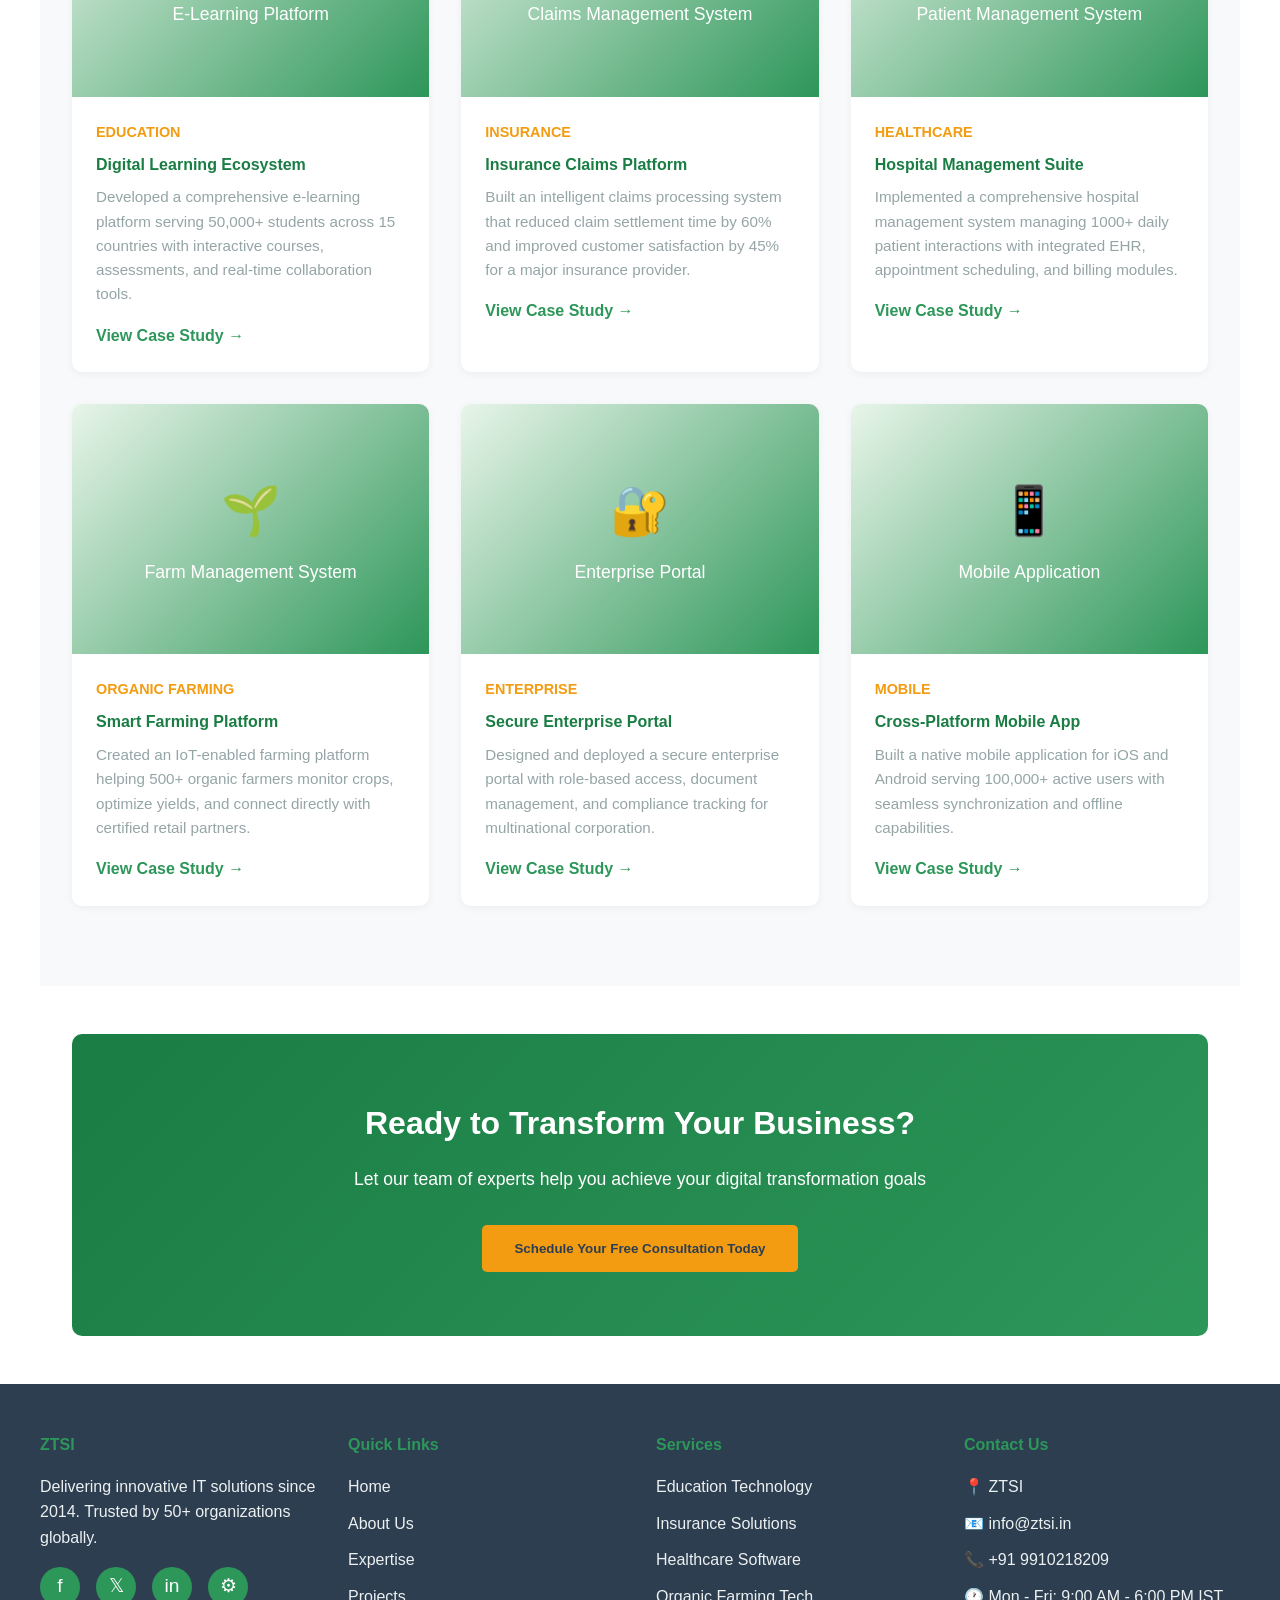
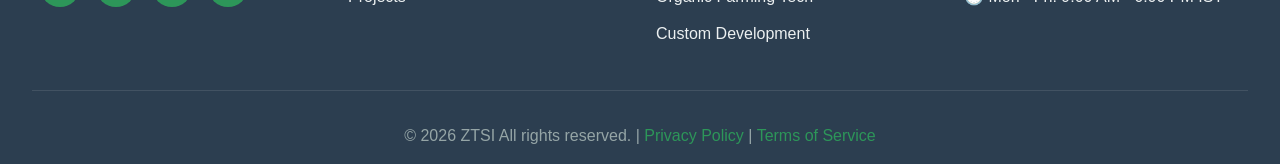
==== commit 775da30f: "Updated logo and tag line" ====
--- a/index.html
+++ b/index.html
@@ -9,6 +9,7 @@
   <meta name="keywords"
     content="IT solutions, software development, education technology, insurance software, medical software">
   <title>Zoombei Technology Services India Pvt. Ltd. | Innovative IT Solutions</title>
+  <link rel="icon" href="assets/images/logo.png" type="image/png">
   <link rel="stylesheet" href="assets/css/style.css">
 </head>
 
@@ -16,8 +17,23 @@
   <!-- ===== HEADER & NAVIGATION ===== -->
   <header>
     <nav>
-      <div class="logo">
-        <span>Zoombei</span>Technology Services
+      <div class="brand-container">
+        <img src="assets/images/logo.png" alt="ZTSI Logo" class="nav-logo-img">
+        <div class="brand-text">
+          <div class="logo">
+            <span>Zoombei</span>Technology Services
+          </div>
+          <div class="tagline">
+            <div class="tagline-deco left"></div>
+            <div class="tagline-text">
+              <span class="color-1">TECHNOLOGY</span> <span class="sep">|</span> 
+              <span class="color-2">TRUST</span> <span class="sep">|</span> 
+              <span class="color-1">SOLUTIONS</span> <span class="sep">|</span> 
+              <span class="color-2">INNOVATION</span>
+            </div>
+            <div class="tagline-deco right"></div>
+          </div>
+        </div>
       </div>
       <ul class="nav-links">
         <li><a href="#home">Home</a></li>
@@ -302,11 +318,11 @@
       <div class="footer-section">
         <h4>Services</h4>
         <ul>
-          <li><a href="#">Education Technology</a></li>
-          <li><a href="#">Insurance Solutions</a></li>
-          <li><a href="#">Healthcare Software</a></li>
-          <li><a href="#">Organic Farming Tech</a></li>
-          <li><a href="#">Custom Development</a></li>
+          <li><a href="#expertise">Education Technology</a></li>
+          <li><a href="#expertise">Insurance Solutions</a></li>
+          <li><a href="#expertise">Healthcare Software</a></li>
+          <li><a href="#expertise">Organic Farming Tech</a></li>
+          <li><a href="#expertise">Custom Development</a></li>
         </ul>
       </div>
 
--- a/assets/css/style.css
+++ b/assets/css/style.css
@@ -65,23 +65,103 @@
 nav {
   max-width: 1200px;
   margin: 0 auto;
-  padding: 1rem 2rem;
+  padding: 0.5rem 2rem;
   display: flex;
   justify-content: space-between;
   align-items: center;
+}
+
+.brand-container {
+  display: flex;
+  align-items: center;
+  gap: 0.8rem;
+}
+
+.brand-text {
+  display: flex;
+  flex-direction: column;
 }
 
 .logo {
   font-size: 1.8rem;
   font-weight: 700;
   color: var(--dark-green);
+  line-height: 1.1;
+}
+
+.tagline {
   display: flex;
   align-items: center;
   gap: 0.5rem;
+  margin-top: 3px;
+}
+
+.tagline-text {
+  font-size: 0.65rem;
+  letter-spacing: 1px;
+  font-weight: 600;
+  text-transform: uppercase;
+}
+
+.tagline-deco {
+  display: flex;
+  align-items: center;
+}
+
+.tagline-deco.left::before {
+  content: "";
+  display: inline-block;
+  width: 25px;
+  height: 1px;
+  background-color: var(--accent-gold);
+}
+.tagline-deco.left::after {
+  content: "";
+  display: inline-block;
+  width: 5px;
+  height: 5px;
+  background-color: var(--accent-gold);
+  border-radius: 50%;
+  margin-left: 4px;
+}
+
+.tagline-deco.right::before {
+  content: "";
+  display: inline-block;
+  width: 5px;
+  height: 5px;
+  background-color: var(--dark-green);
+  border-radius: 50%;
+  margin-right: 4px;
+}
+.tagline-deco.right::after {
+  content: "";
+  display: inline-block;
+  width: 25px;
+  height: 1px;
+  background-color: var(--dark-green);
+}
+
+.tagline .color-1 {
+  color: var(--accent-gold);
+}
+
+.tagline .color-2 {
+  color: var(--primary-green);
+}
+
+.tagline .sep {
+  color: var(--dark-green);
+  margin: 0 4px;
 }
 
 .logo span {
   color: var(--accent-gold);
+}
+
+.nav-logo-img {
+  height: 60px;
+  width: auto;
 }
 
 .nav-links {
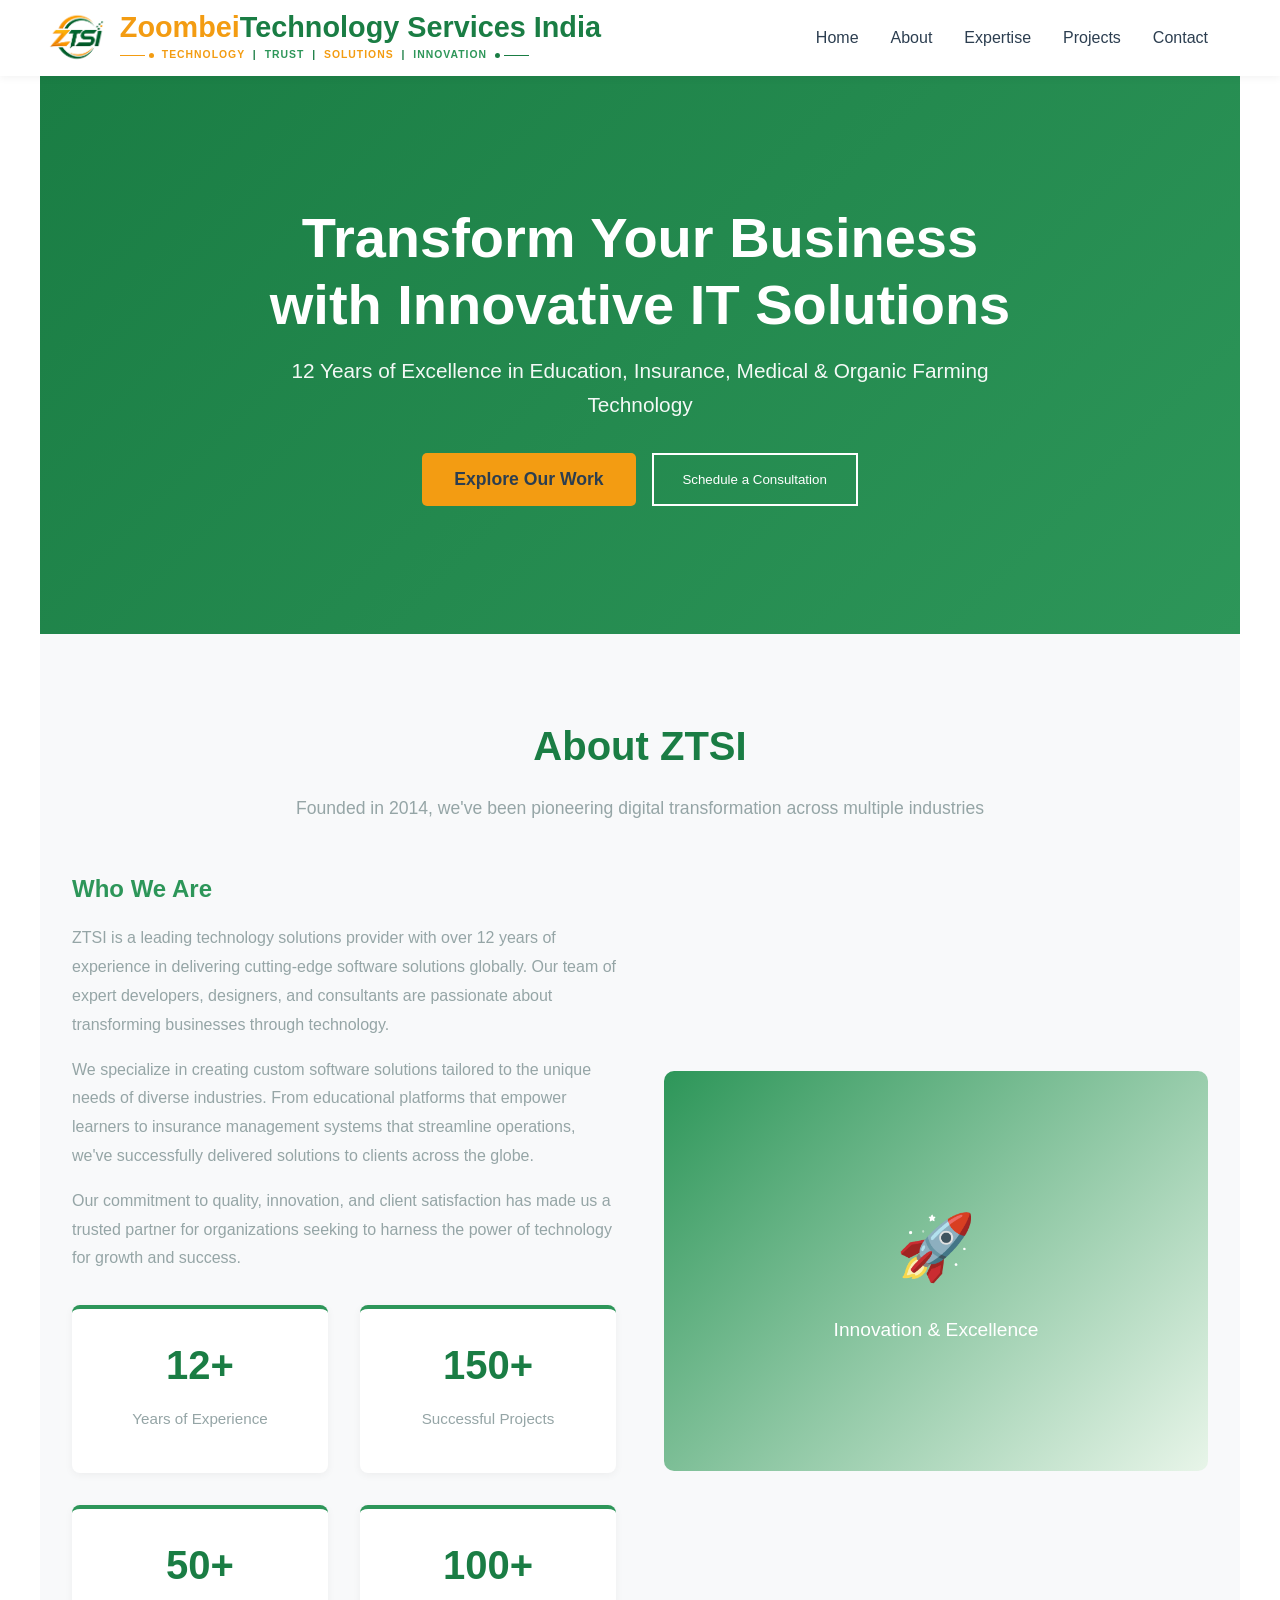
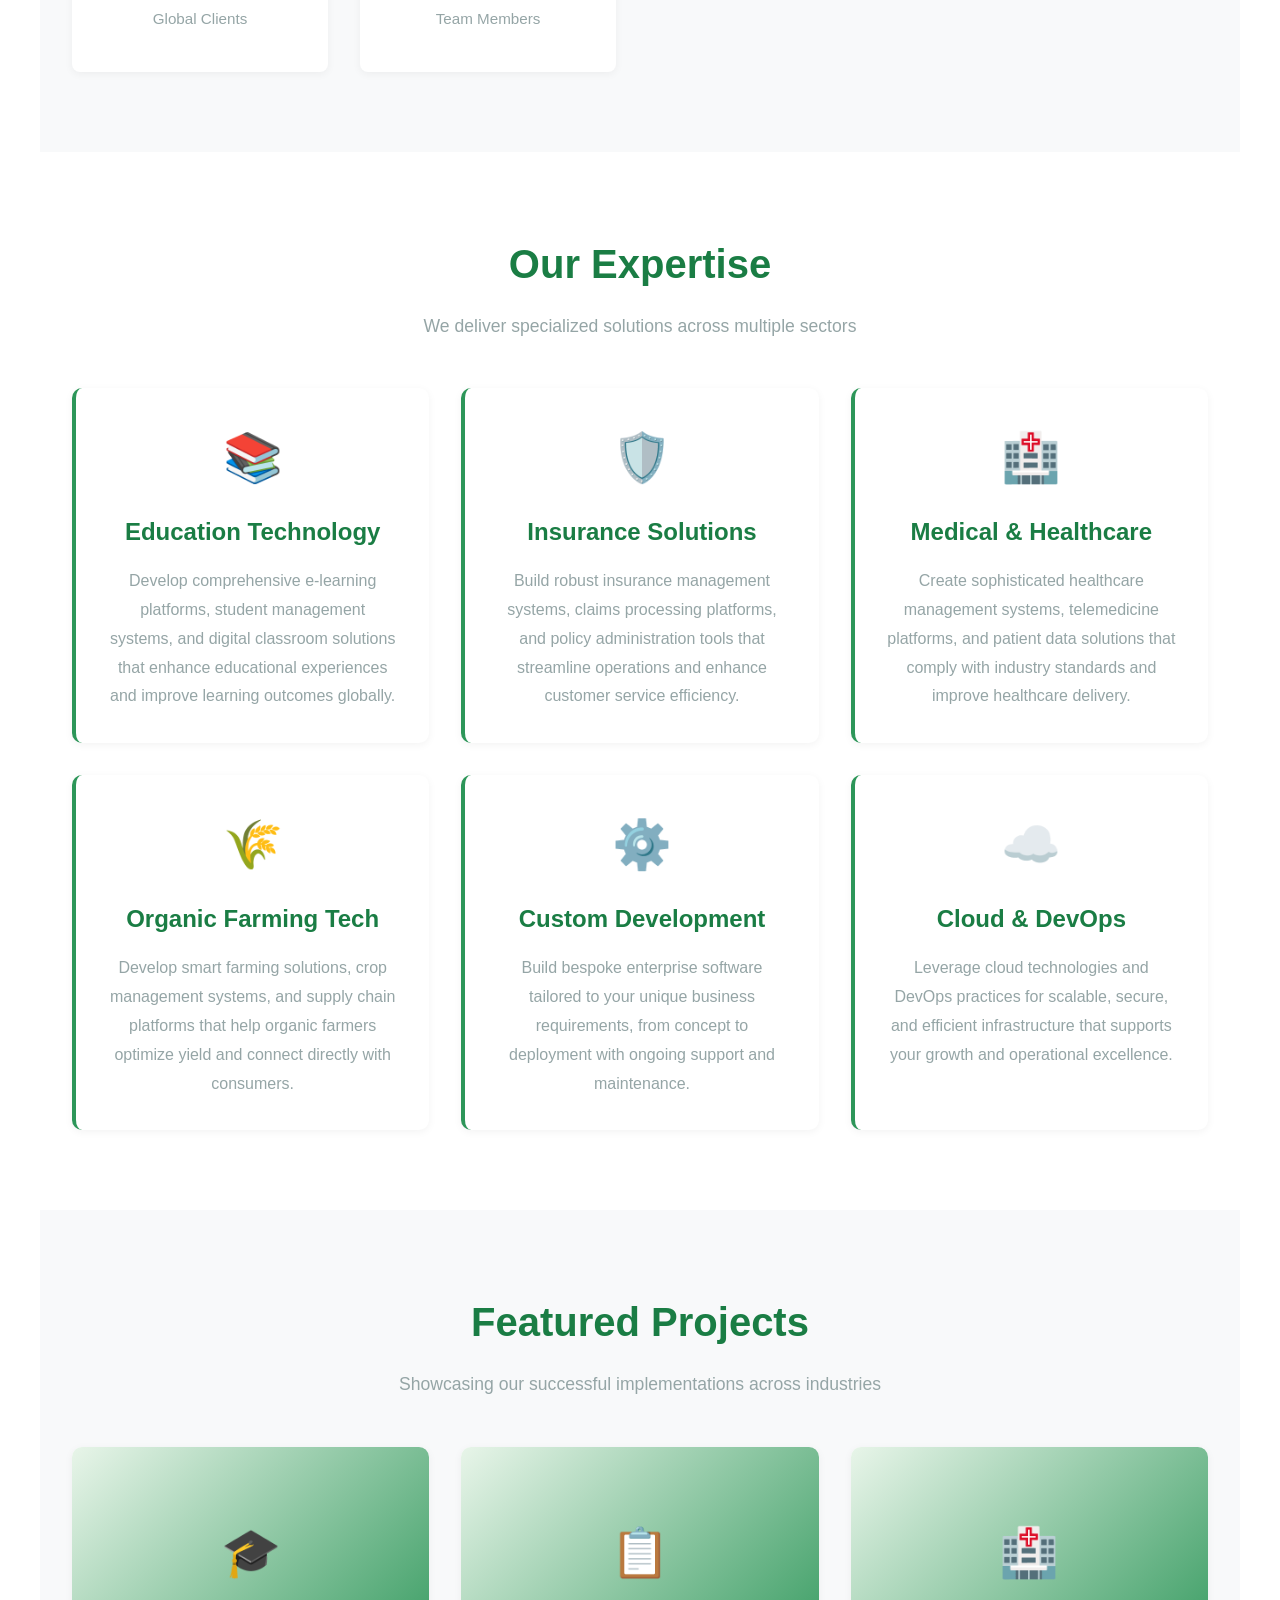
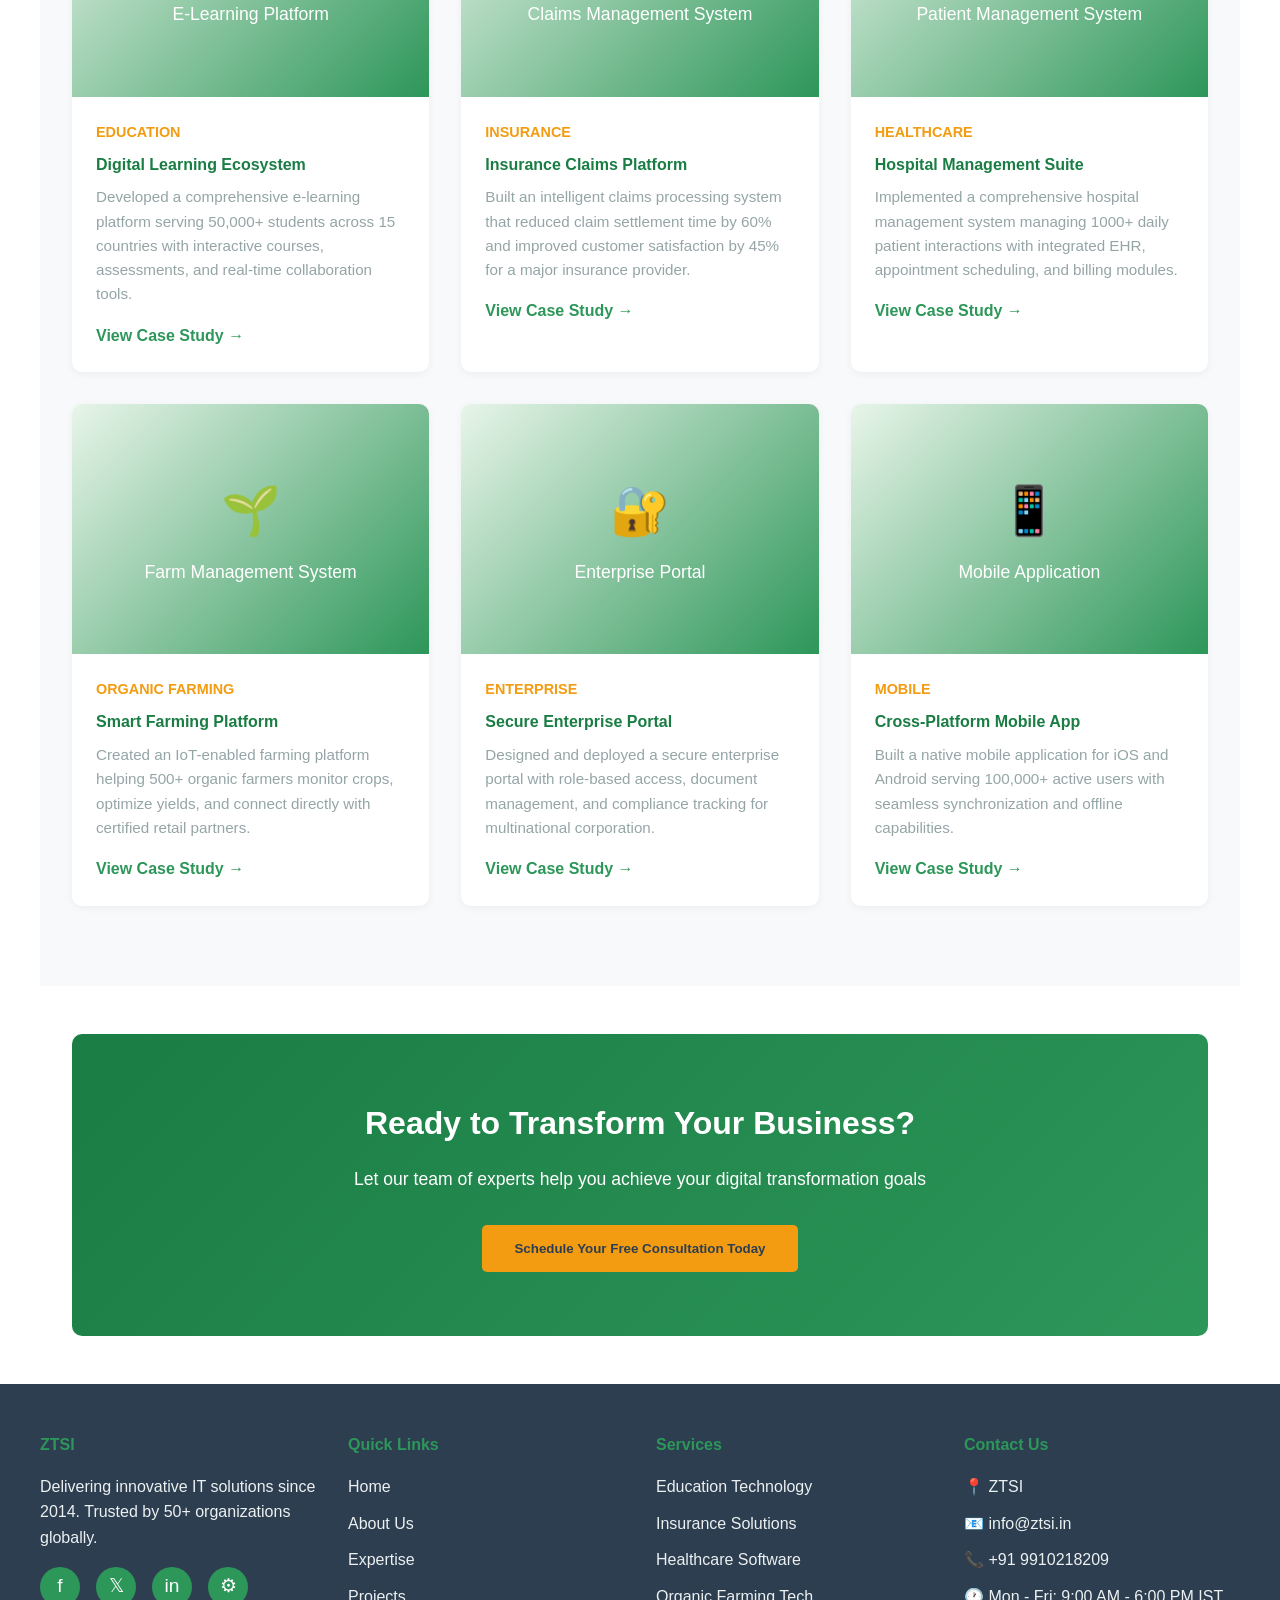
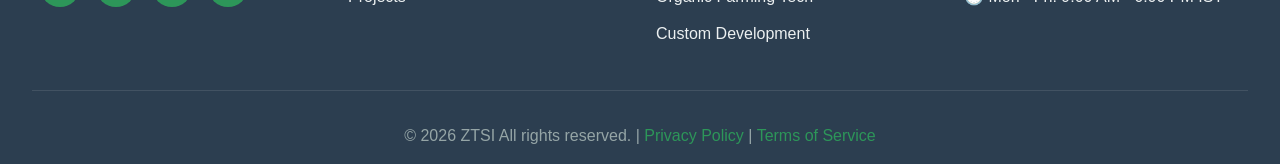
==== commit 7f23c031: "Updated logo and title" ====
--- a/index.html
+++ b/index.html
@@ -21,7 +21,7 @@
         <img src="assets/images/logo.png" alt="ZTSI Logo" class="nav-logo-img">
         <div class="brand-text">
           <div class="logo">
-            <span>Zoombei</span>Technology Services
+            <span>Zoombei</span>Technology Services India
           </div>
           <div class="tagline">
             <div class="tagline-deco left"></div>
--- a/assets/css/style.css
+++ b/assets/css/style.css
@@ -162,6 +162,7 @@
 .nav-logo-img {
   height: 60px;
   width: auto;
+  margin-left: -25px;
 }
 
 .nav-links {
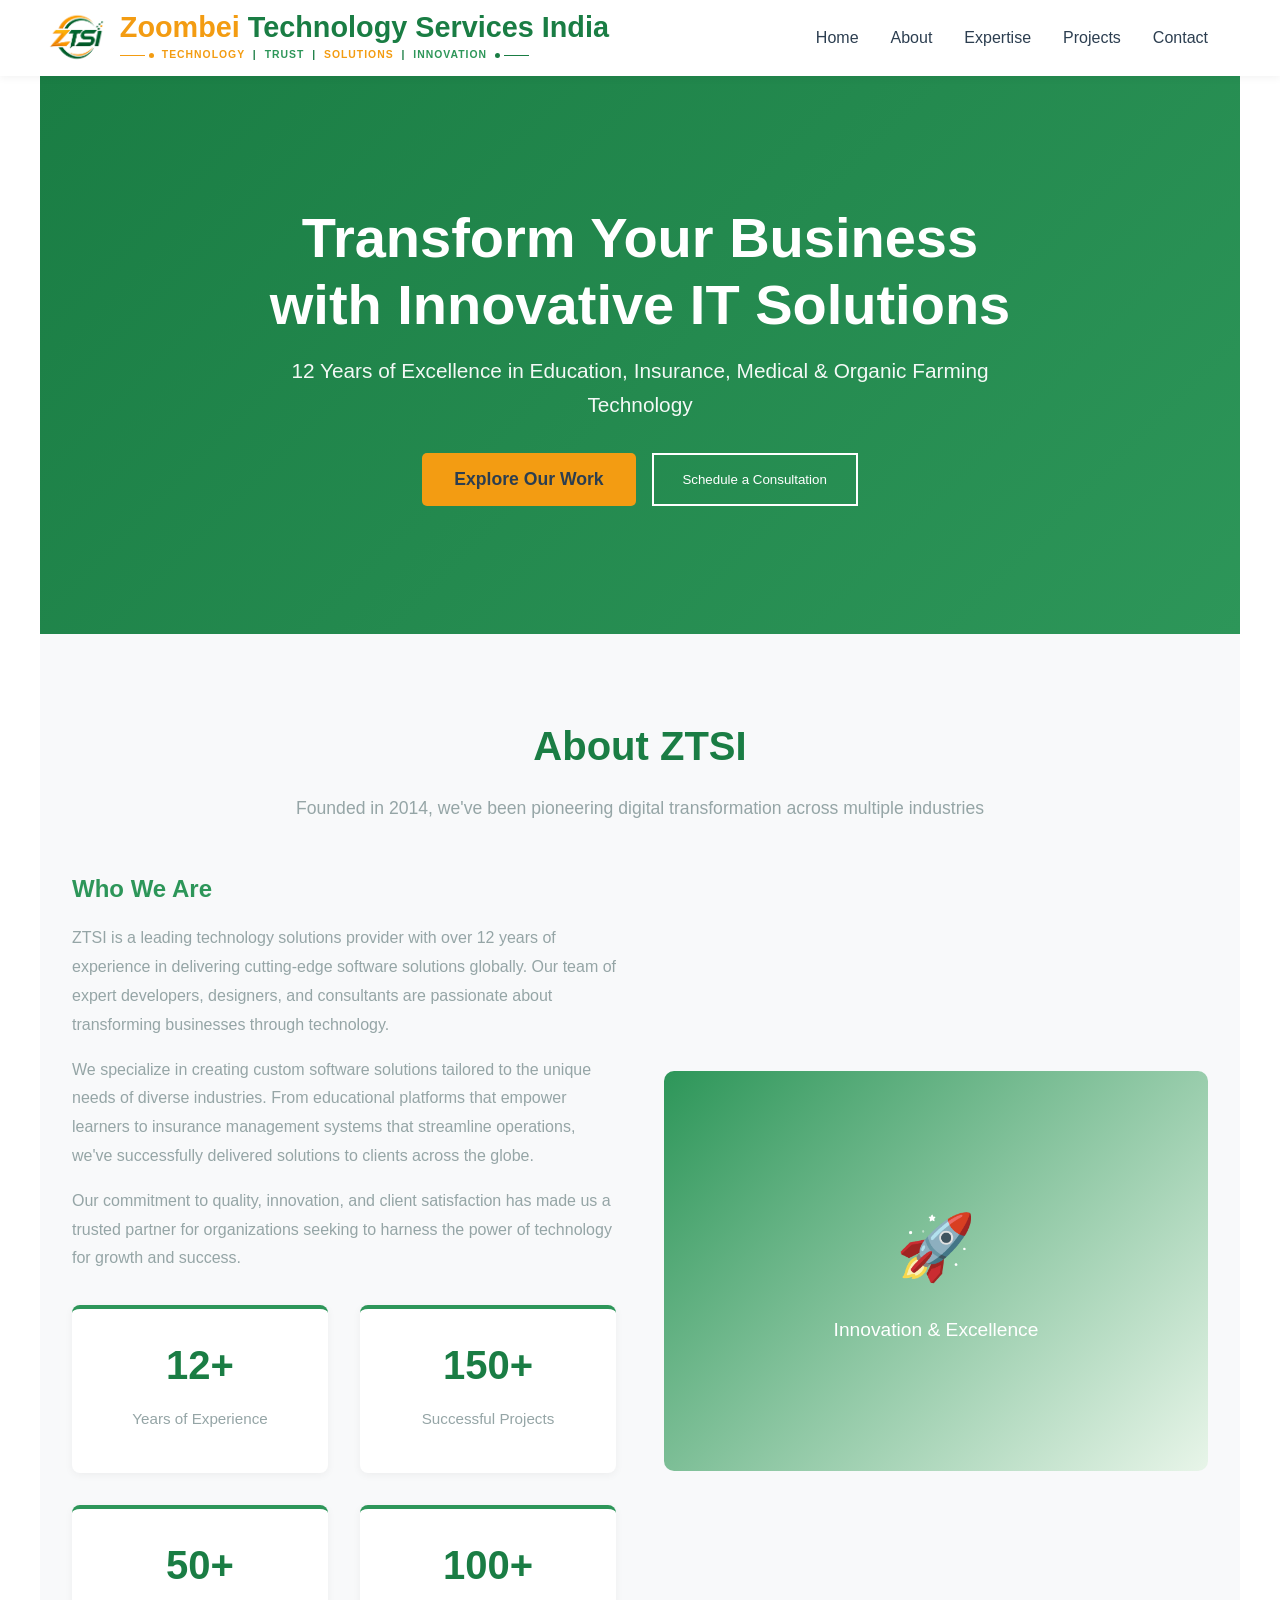
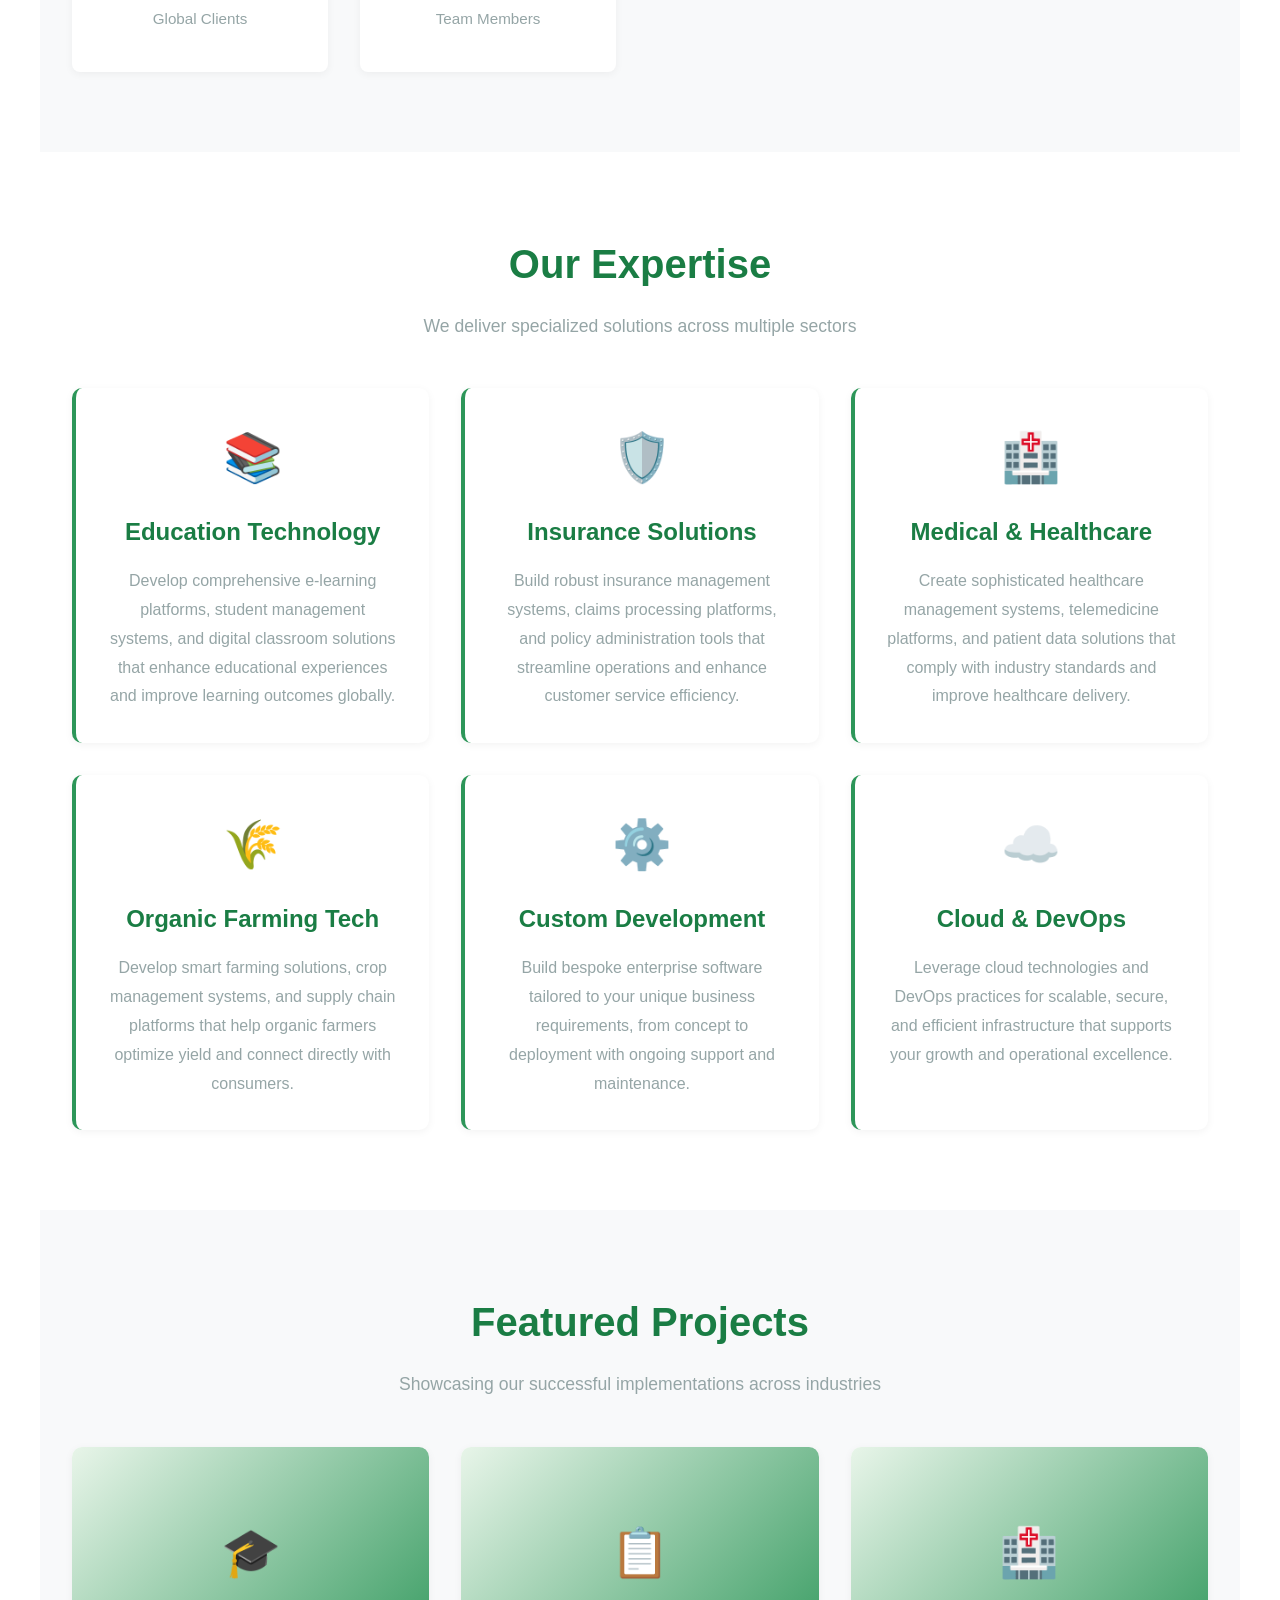
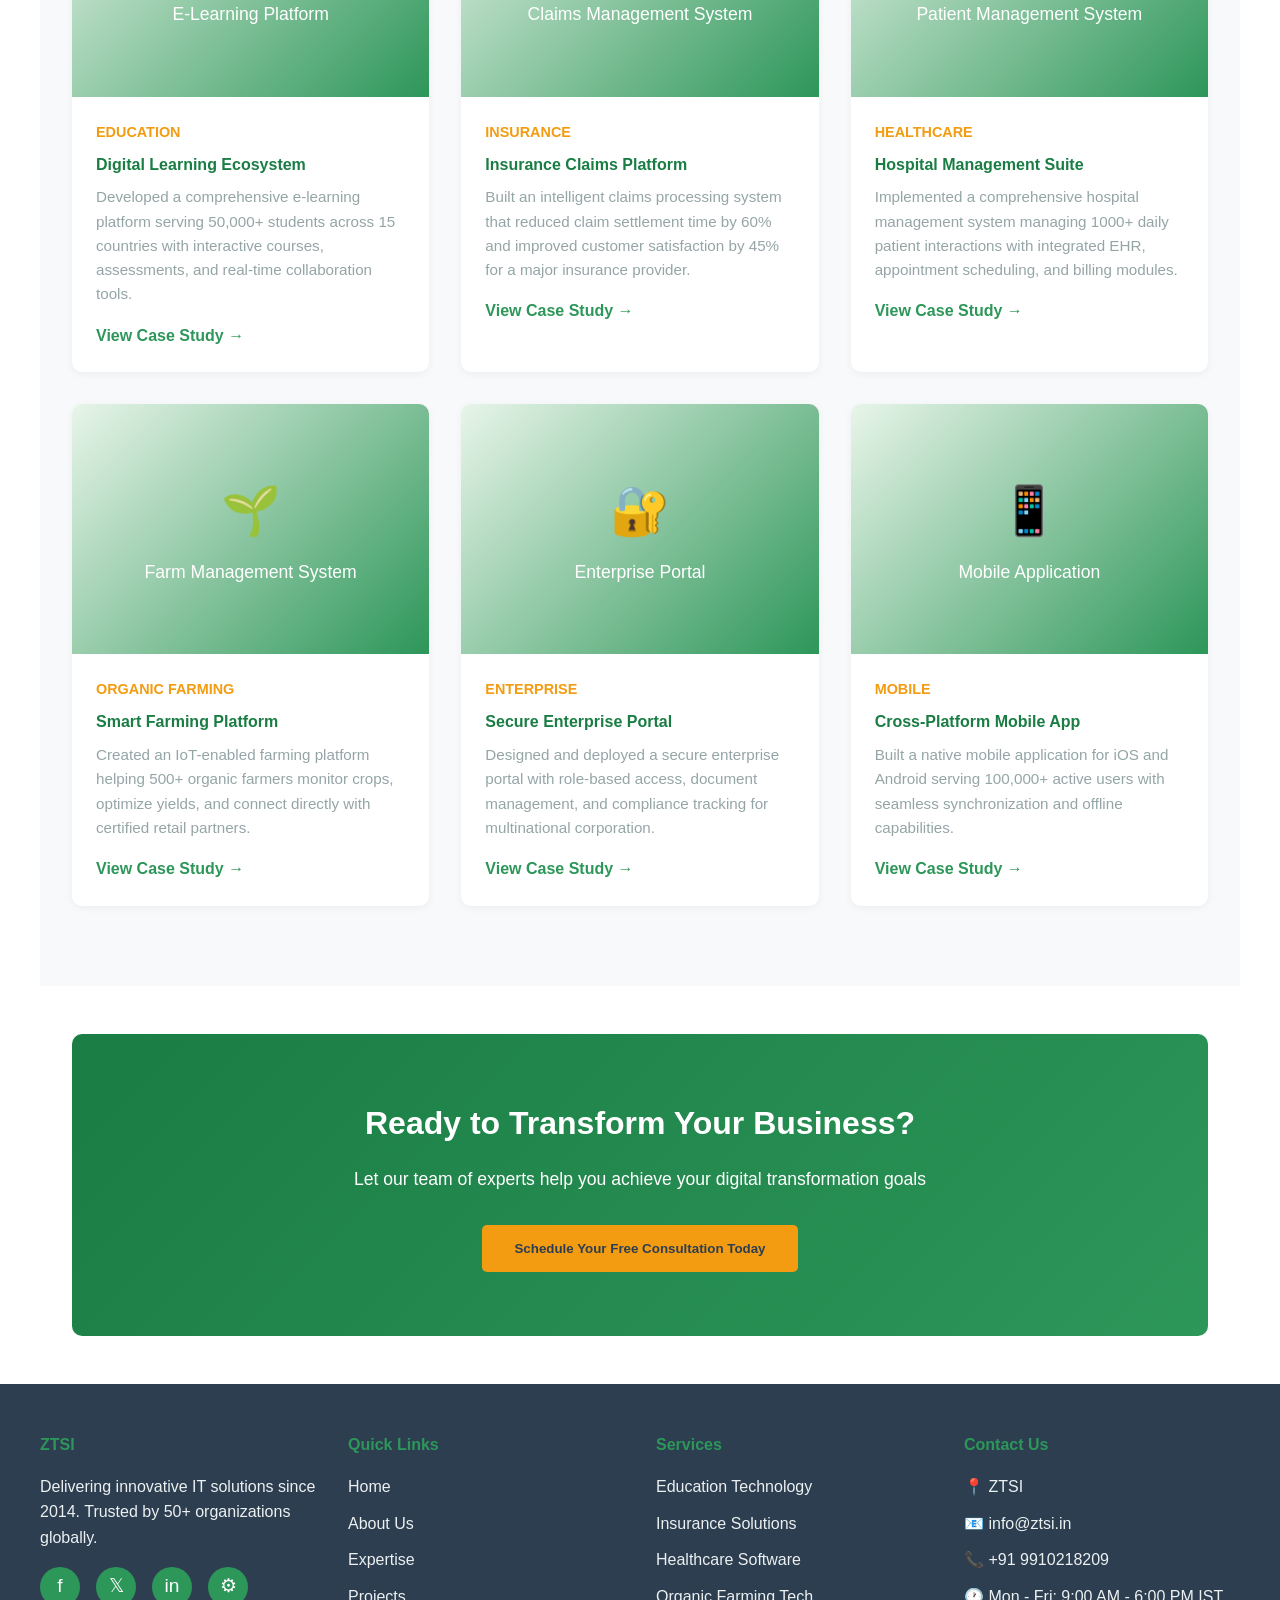
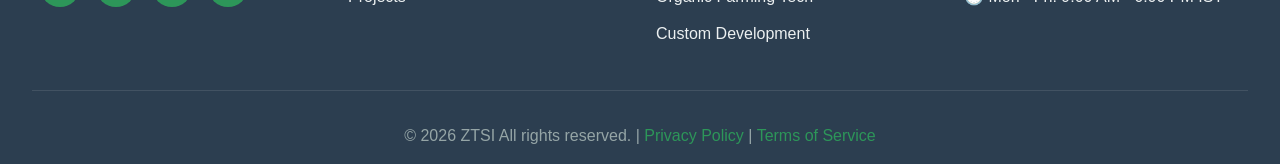
==== commit 0203a61c: "added space between zombei and technology" ====
--- a/index.html
+++ b/index.html
@@ -21,7 +21,7 @@
         <img src="assets/images/logo.png" alt="ZTSI Logo" class="nav-logo-img">
         <div class="brand-text">
           <div class="logo">
-            <span>Zoombei</span>Technology Services India
+            <span>Zoombei</span> Technology Services India
           </div>
           <div class="tagline">
             <div class="tagline-deco left"></div>
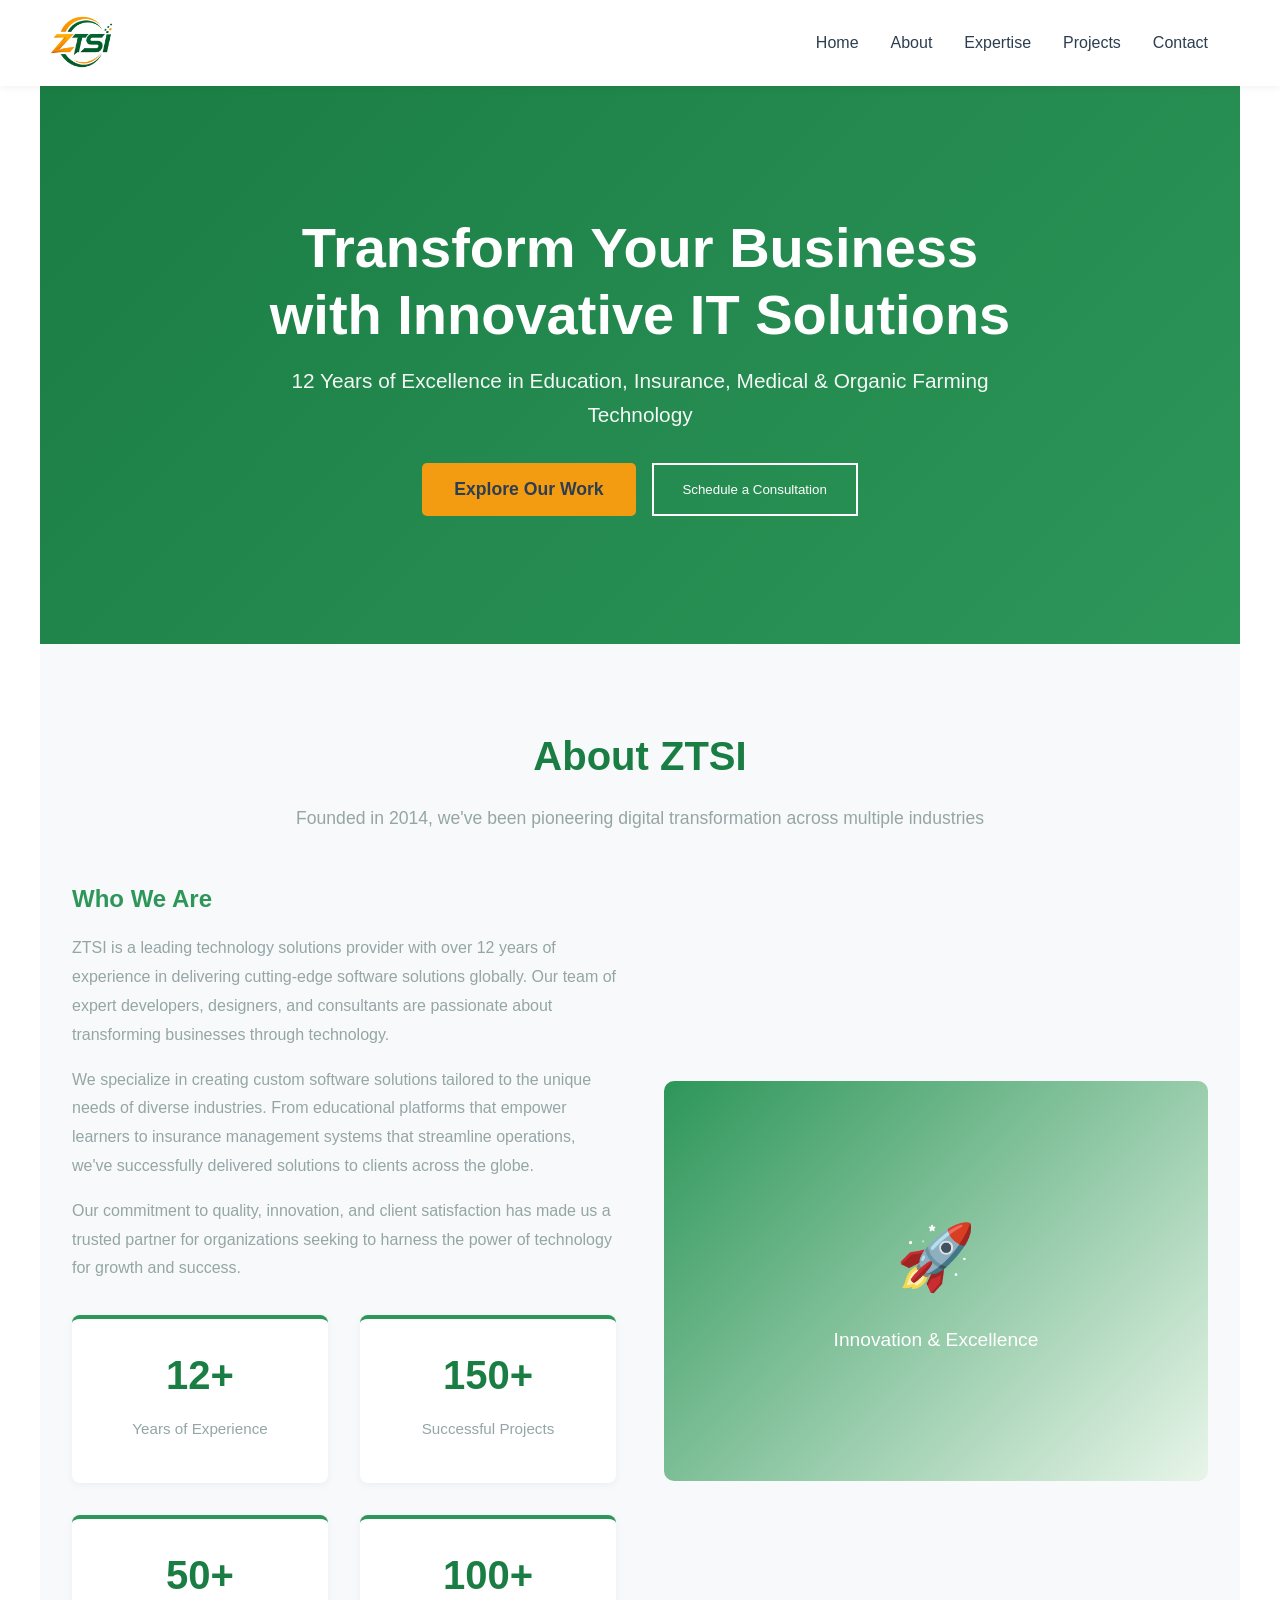
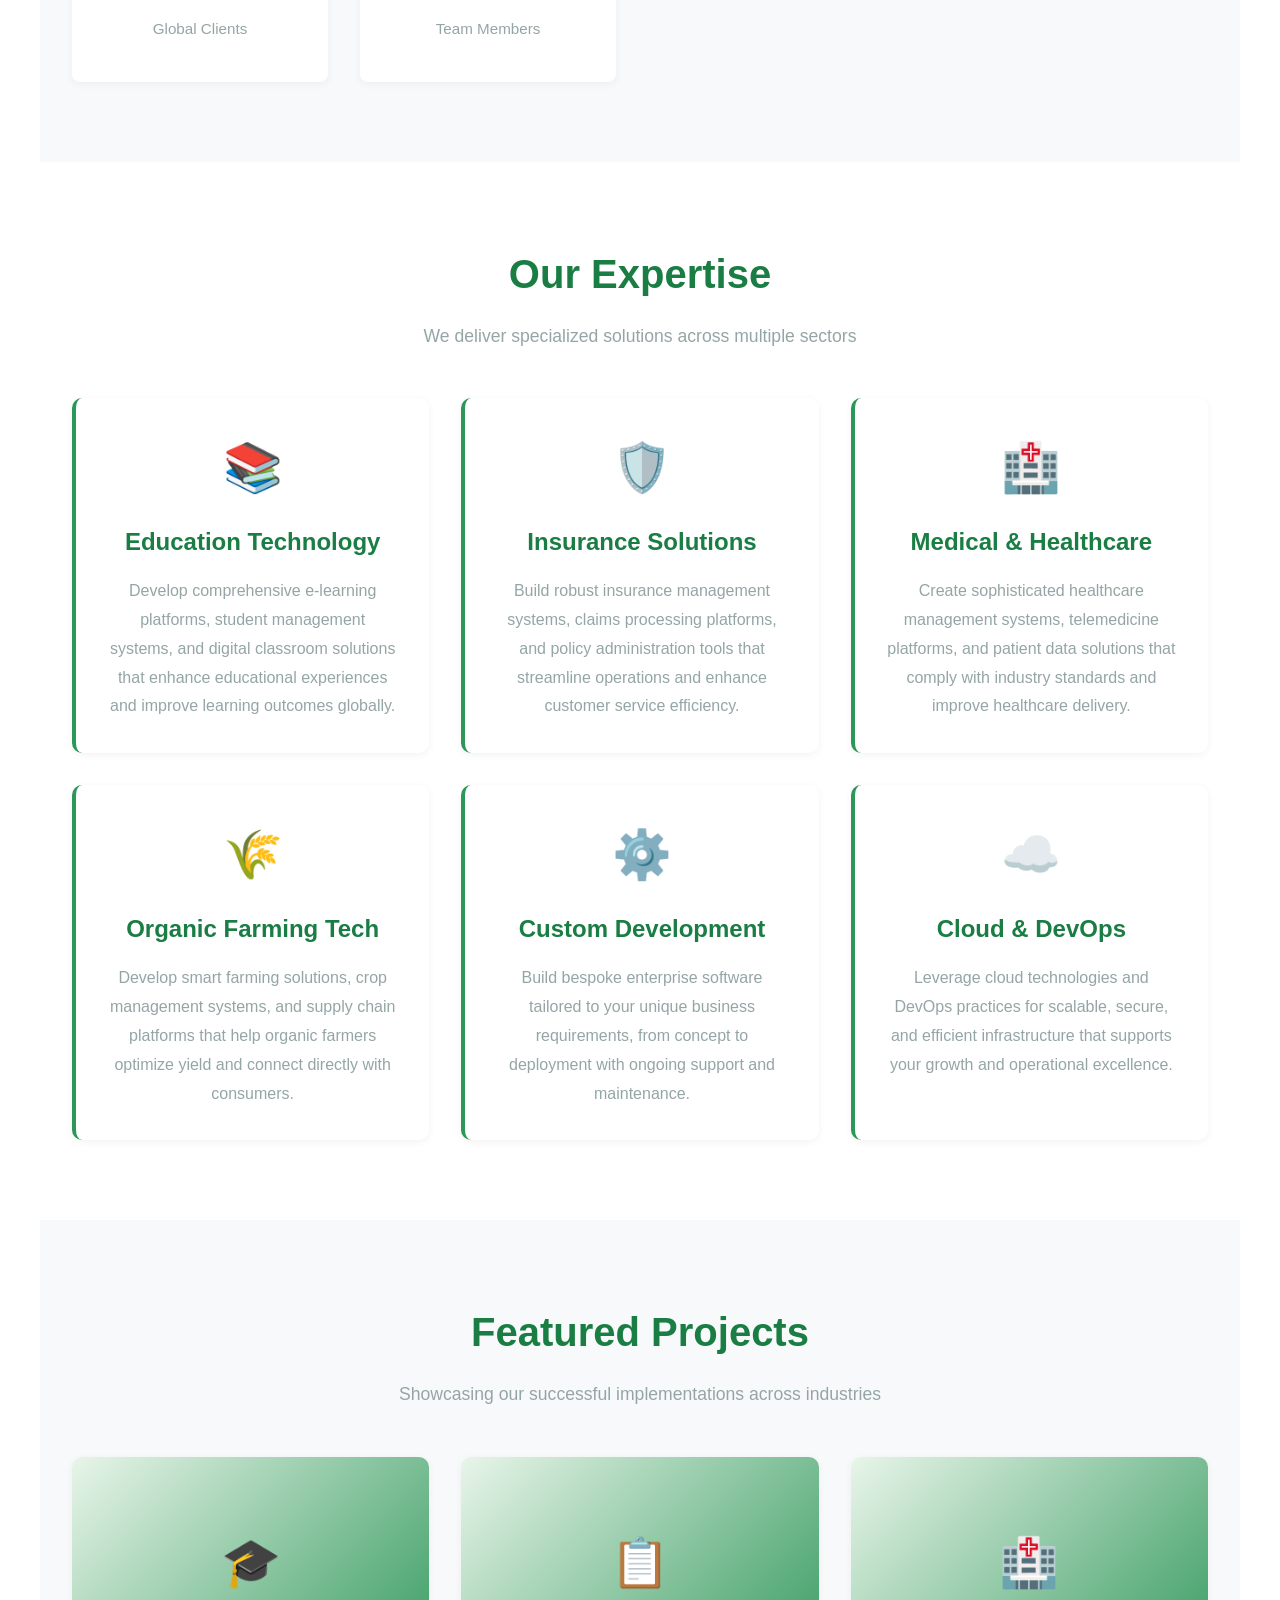
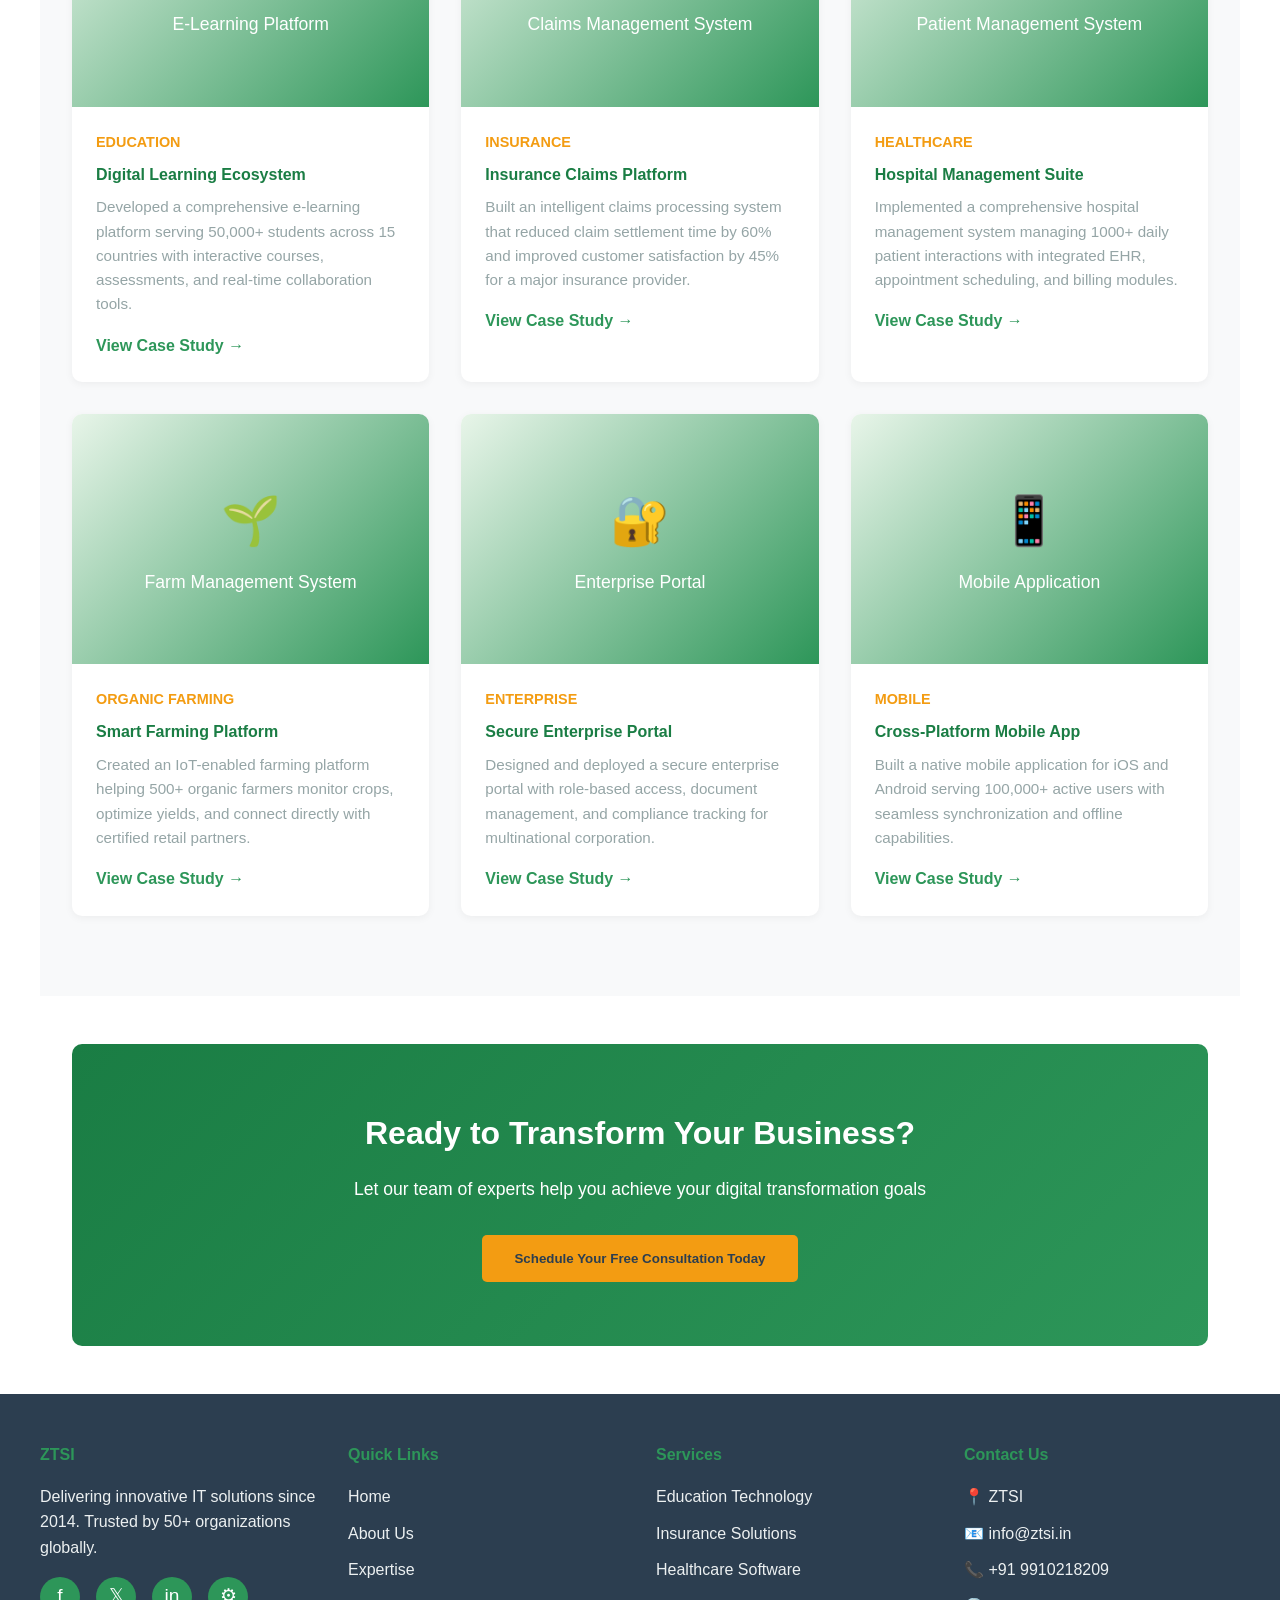
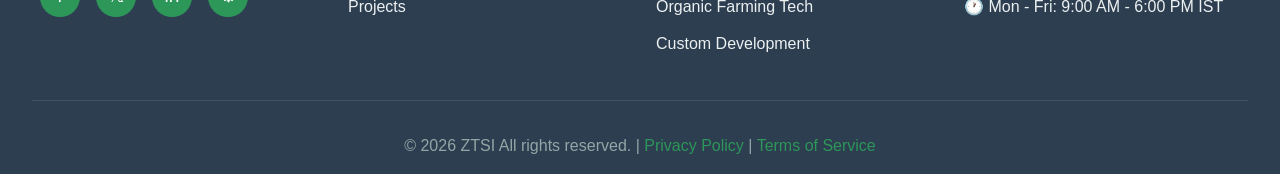
==== commit 9b50a264: "Removed title kept just logo" ====
--- a/index.html
+++ b/index.html
@@ -8,7 +8,7 @@
     content="ZTSI - 12 years of excellence in IT solutions across Education, Insurance, Medical, and Organic Farming sectors.">
   <meta name="keywords"
     content="IT solutions, software development, education technology, insurance software, medical software">
-  <title>Zoombei Technology Services India Pvt. Ltd. | Innovative IT Solutions</title>
+  <title>ZTSI | Innovative IT Solutions</title>
   <link rel="icon" href="assets/images/logo.png" type="image/png">
   <link rel="stylesheet" href="assets/css/style.css">
 </head>
@@ -21,9 +21,8 @@
         <img src="assets/images/logo.png" alt="ZTSI Logo" class="nav-logo-img">
         <div class="brand-text">
           <div class="logo">
-            <span>Zoombei</span> Technology Services India
-          </div>
-          <div class="tagline">
+          </div>
+          <!-- <div class="tagline">
             <div class="tagline-deco left"></div>
             <div class="tagline-text">
               <span class="color-1">TECHNOLOGY</span> <span class="sep">|</span> 
@@ -32,7 +31,7 @@
               <span class="color-2">INNOVATION</span>
             </div>
             <div class="tagline-deco right"></div>
-          </div>
+          </div> -->
         </div>
       </div>
       <ul class="nav-links">
@@ -337,7 +336,8 @@
     </div>
 
     <div class="footer-bottom">
-      <p>&copy; 2026 ZTSI All rights reserved. | <a href="privacy.html">Privacy Policy</a> | <a href="terms.html">Terms of Service</a></p>
+      <p>&copy; 2026 ZTSI All rights reserved. | <a href="privacy.html">Privacy Policy</a> | <a href="terms.html">Terms
+          of Service</a></p>
     </div>
   </footer>
 
@@ -377,17 +377,21 @@
   <div id="project-modal" class="modal">
     <div class="modal-content" style="max-width: 700px;">
       <span class="close-modal" id="close-project-modal">&times;</span>
-      <div style="display: flex; align-items: center; gap: 15px; margin-bottom: 20px; border-bottom: 1px solid #eee; padding-bottom: 15px;">
+      <div
+        style="display: flex; align-items: center; gap: 15px; margin-bottom: 20px; border-bottom: 1px solid #eee; padding-bottom: 15px;">
         <div id="project-modal-icon" style="font-size: 3.5rem;"></div>
         <div>
-          <div id="project-modal-category" style="font-size: 0.8rem; font-weight: 700; color: #2d9659; letter-spacing: 1px; margin-bottom: 5px;"></div>
+          <div id="project-modal-category"
+            style="font-size: 0.8rem; font-weight: 700; color: #2d9659; letter-spacing: 1px; margin-bottom: 5px;"></div>
           <h2 id="project-modal-title" style="margin-bottom: 0;"></h2>
         </div>
       </div>
       <div id="project-modal-body" style="line-height: 1.7; color: #666; font-size: 1.05rem;">
       </div>
       <div style="margin-top: 30px; text-align: right;">
-        <button class="cta-button" onclick="document.getElementById('project-modal').style.display='none'; document.getElementById('contact-modal').style.display='block';">Discuss a Similar Project</button>
+        <button class="cta-button"
+          onclick="document.getElementById('project-modal').style.display='none'; document.getElementById('contact-modal').style.display='block';">Discuss
+          a Similar Project</button>
       </div>
     </div>
   </div>
--- a/assets/css/style.css
+++ b/assets/css/style.css
@@ -115,6 +115,7 @@
   height: 1px;
   background-color: var(--accent-gold);
 }
+
 .tagline-deco.left::after {
   content: "";
   display: inline-block;
@@ -134,6 +135,7 @@
   border-radius: 50%;
   margin-right: 4px;
 }
+
 .tagline-deco.right::after {
   content: "";
   display: inline-block;
@@ -160,7 +162,7 @@
 }
 
 .nav-logo-img {
-  height: 60px;
+  height: 70px;
   width: auto;
   margin-left: -25px;
 }
@@ -701,6 +703,7 @@
     opacity: 0;
     transform: translateY(30px);
   }
+
   to {
     opacity: 1;
     transform: translateY(0);
@@ -731,14 +734,94 @@
 }
 
 /* ===== CONTACT MODAL ===== */
-.modal { display: none; position: fixed; z-index: 1000; left: 0; top: 0; width: 100%; height: 100%; overflow: auto; background-color: rgba(0,0,0,0.6); backdrop-filter: blur(5px); }
-.modal-content { background-color: var(--white); margin: 5% auto; padding: 30px; border-radius: 12px; width: 90%; max-width: 500px; box-shadow: 0 10px 30px rgba(0,0,0,0.2); position: relative; animation: modalFadeIn 0.3s; }
-@keyframes modalFadeIn { from {opacity: 0; transform: translateY(-20px);} to {opacity: 1; transform: translateY(0);} }
-.close-modal { color: var(--gray); float: right; font-size: 28px; font-weight: bold; cursor: pointer; line-height: 1; margin-top: -10px; }
-.close-modal:hover { color: var(--dark-text); }
-.modal-content h2 { margin-bottom: 10px; color: var(--dark-text); }
-.modal-content p { margin-bottom: 20px; color: var(--gray); font-size: 0.9rem; }
-.form-group { margin-bottom: 15px; }
-.form-group label { display: block; margin-bottom: 5px; font-weight: 500; font-size: 0.9rem; color: var(--dark-text); }
-.form-group input, .form-group textarea { width: 100%; padding: 10px 15px; border: 1px solid #ddd; border-radius: 6px; font-family: inherit; font-size: 1rem; transition: border-color 0.3s; }
-.form-group input:focus, .form-group textarea:focus { outline: none; border-color: var(--primary-green); box-shadow: 0 0 0 2px rgba(45,150,89,0.2); }
+.modal {
+  display: none;
+  position: fixed;
+  z-index: 1000;
+  left: 0;
+  top: 0;
+  width: 100%;
+  height: 100%;
+  overflow: auto;
+  background-color: rgba(0, 0, 0, 0.6);
+  backdrop-filter: blur(5px);
+}
+
+.modal-content {
+  background-color: var(--white);
+  margin: 5% auto;
+  padding: 30px;
+  border-radius: 12px;
+  width: 90%;
+  max-width: 500px;
+  box-shadow: 0 10px 30px rgba(0, 0, 0, 0.2);
+  position: relative;
+  animation: modalFadeIn 0.3s;
+}
+
+@keyframes modalFadeIn {
+  from {
+    opacity: 0;
+    transform: translateY(-20px);
+  }
+
+  to {
+    opacity: 1;
+    transform: translateY(0);
+  }
+}
+
+.close-modal {
+  color: var(--gray);
+  float: right;
+  font-size: 28px;
+  font-weight: bold;
+  cursor: pointer;
+  line-height: 1;
+  margin-top: -10px;
+}
+
+.close-modal:hover {
+  color: var(--dark-text);
+}
+
+.modal-content h2 {
+  margin-bottom: 10px;
+  color: var(--dark-text);
+}
+
+.modal-content p {
+  margin-bottom: 20px;
+  color: var(--gray);
+  font-size: 0.9rem;
+}
+
+.form-group {
+  margin-bottom: 15px;
+}
+
+.form-group label {
+  display: block;
+  margin-bottom: 5px;
+  font-weight: 500;
+  font-size: 0.9rem;
+  color: var(--dark-text);
+}
+
+.form-group input,
+.form-group textarea {
+  width: 100%;
+  padding: 10px 15px;
+  border: 1px solid #ddd;
+  border-radius: 6px;
+  font-family: inherit;
+  font-size: 1rem;
+  transition: border-color 0.3s;
+}
+
+.form-group input:focus,
+.form-group textarea:focus {
+  outline: none;
+  border-color: var(--primary-green);
+  box-shadow: 0 0 0 2px rgba(45, 150, 89, 0.2);
+}
